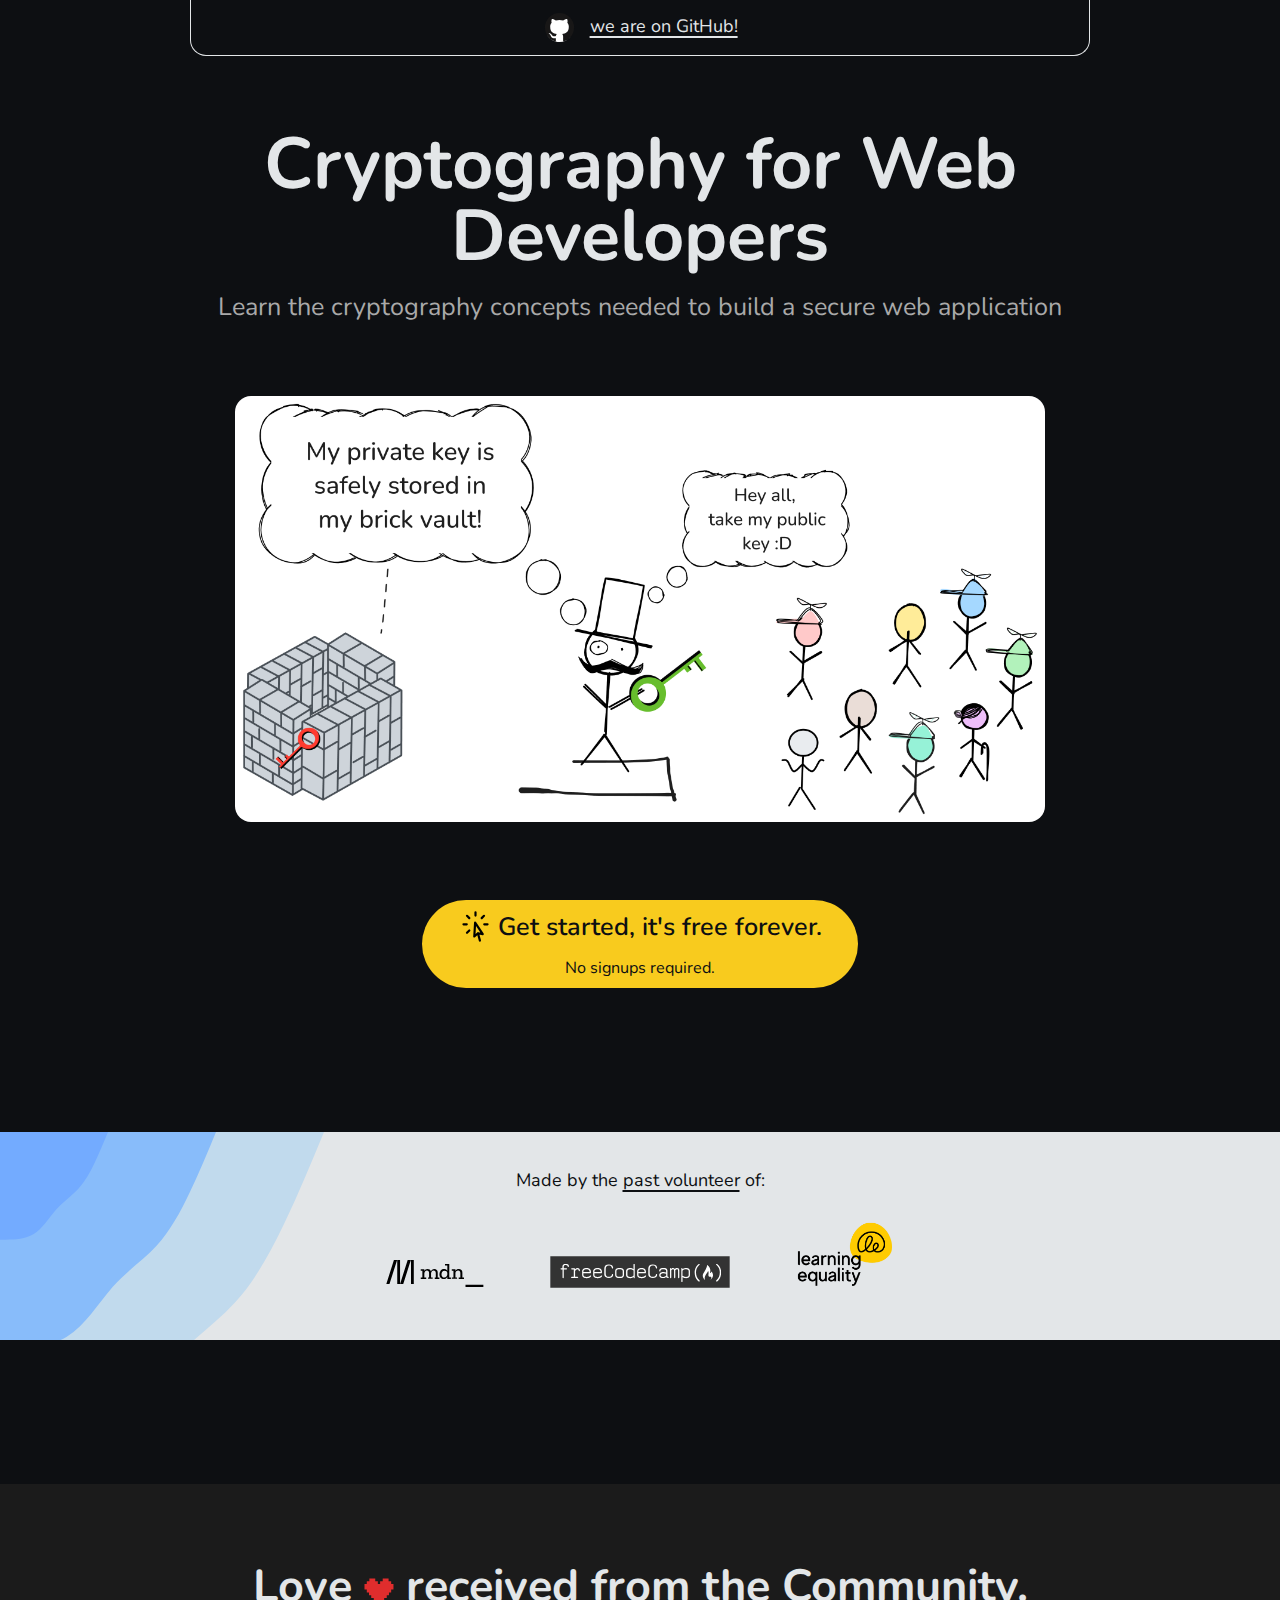
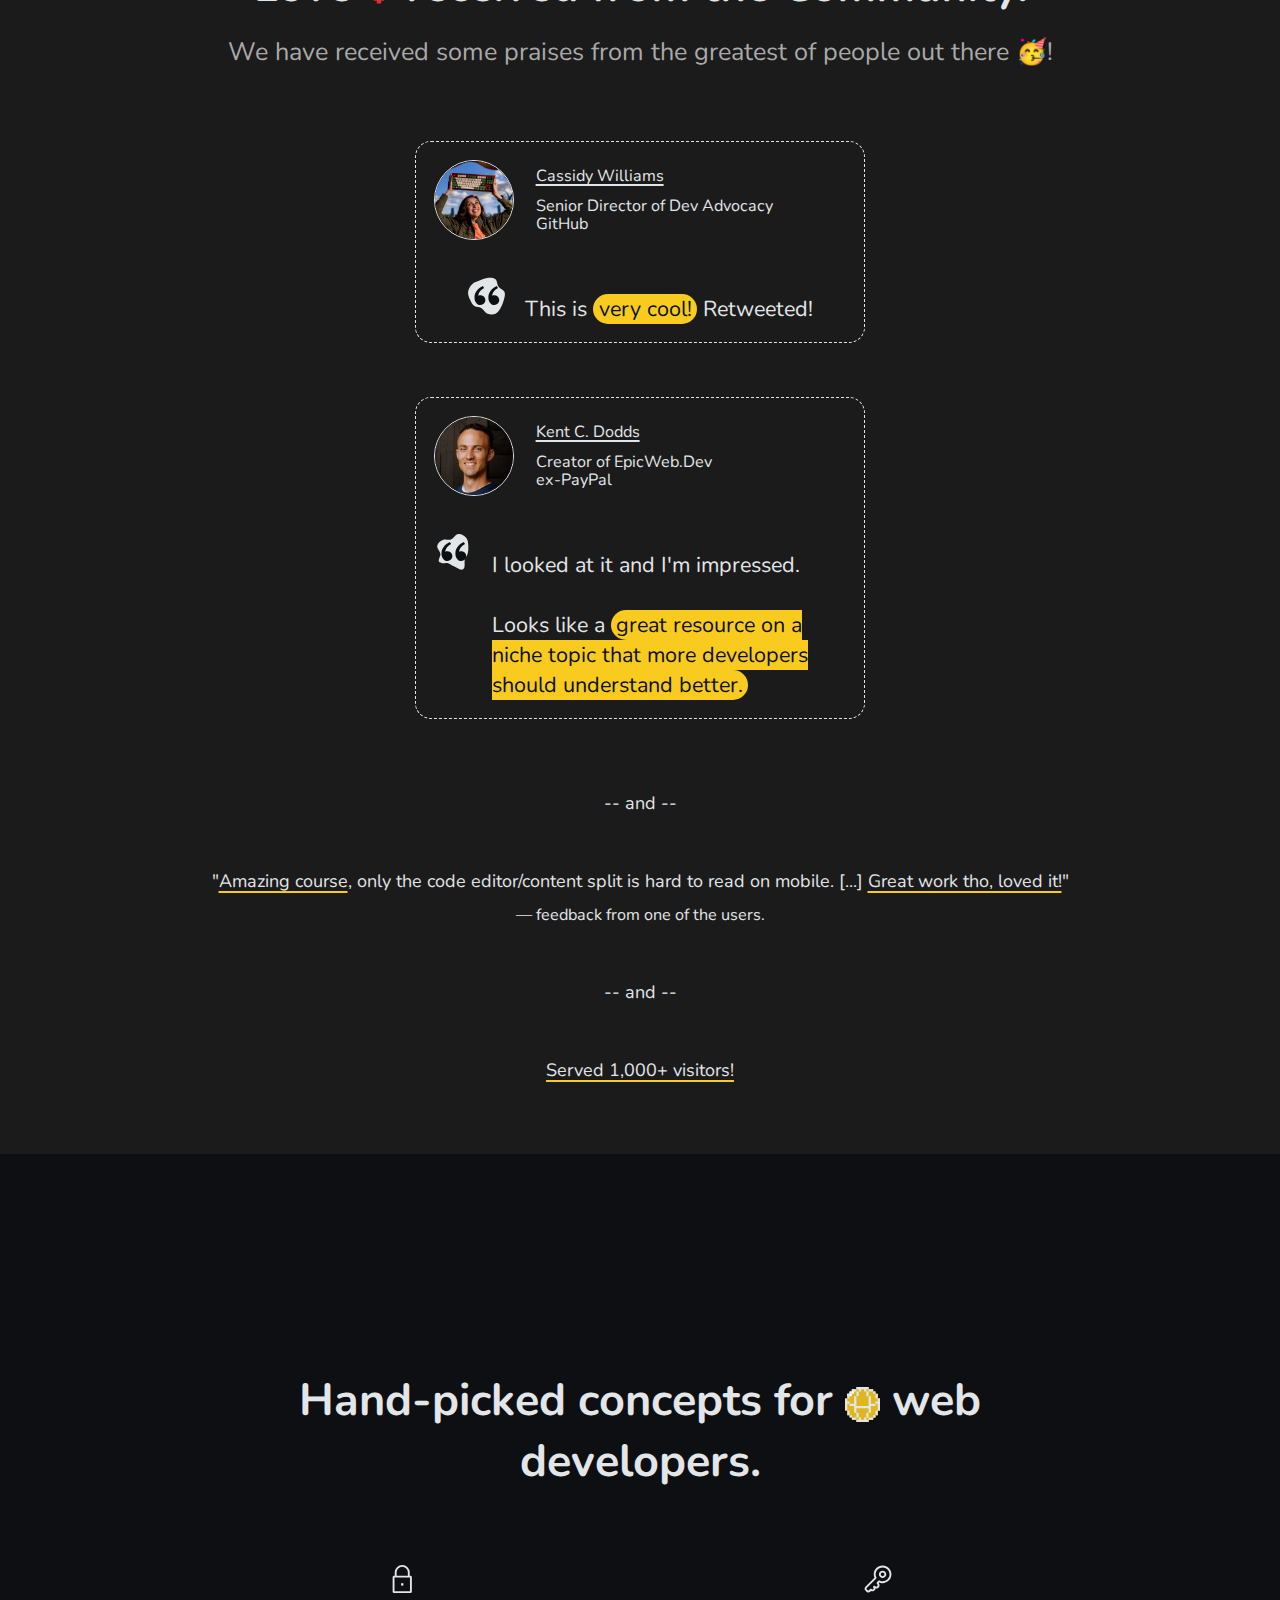
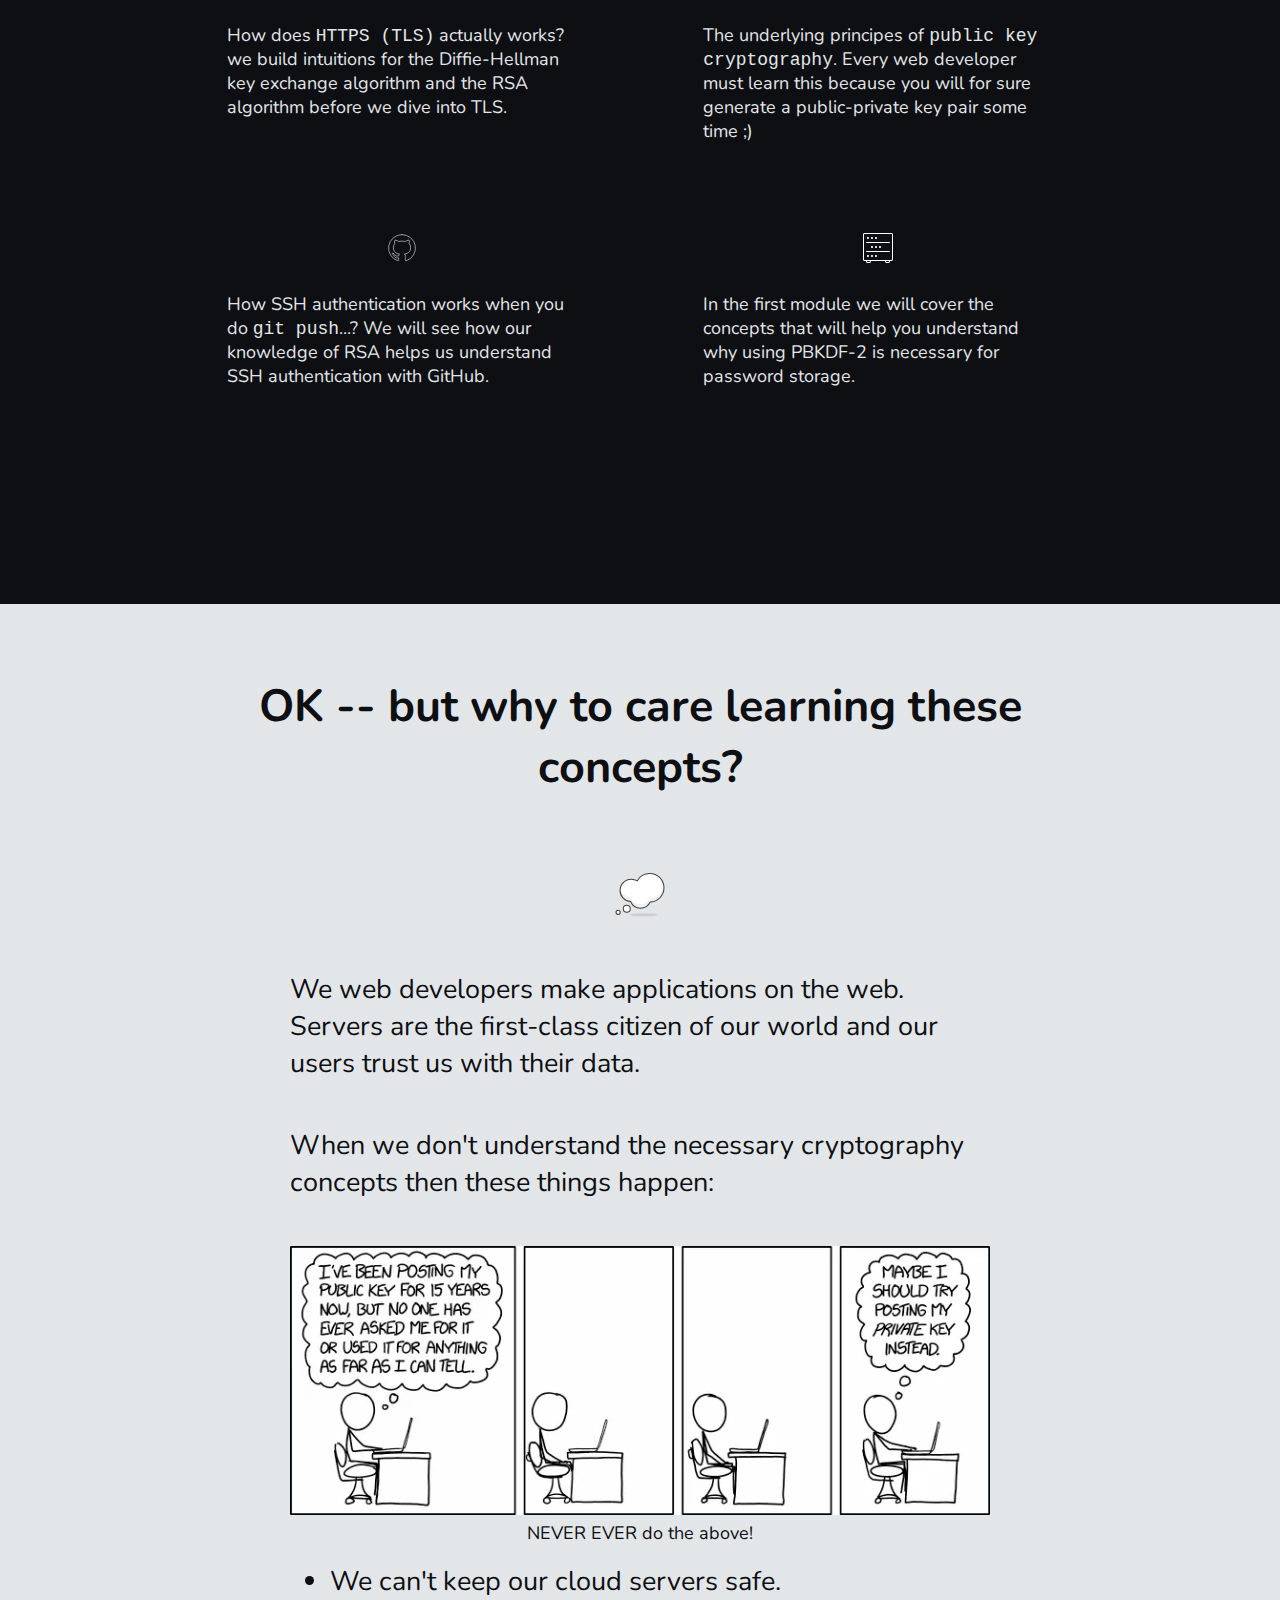
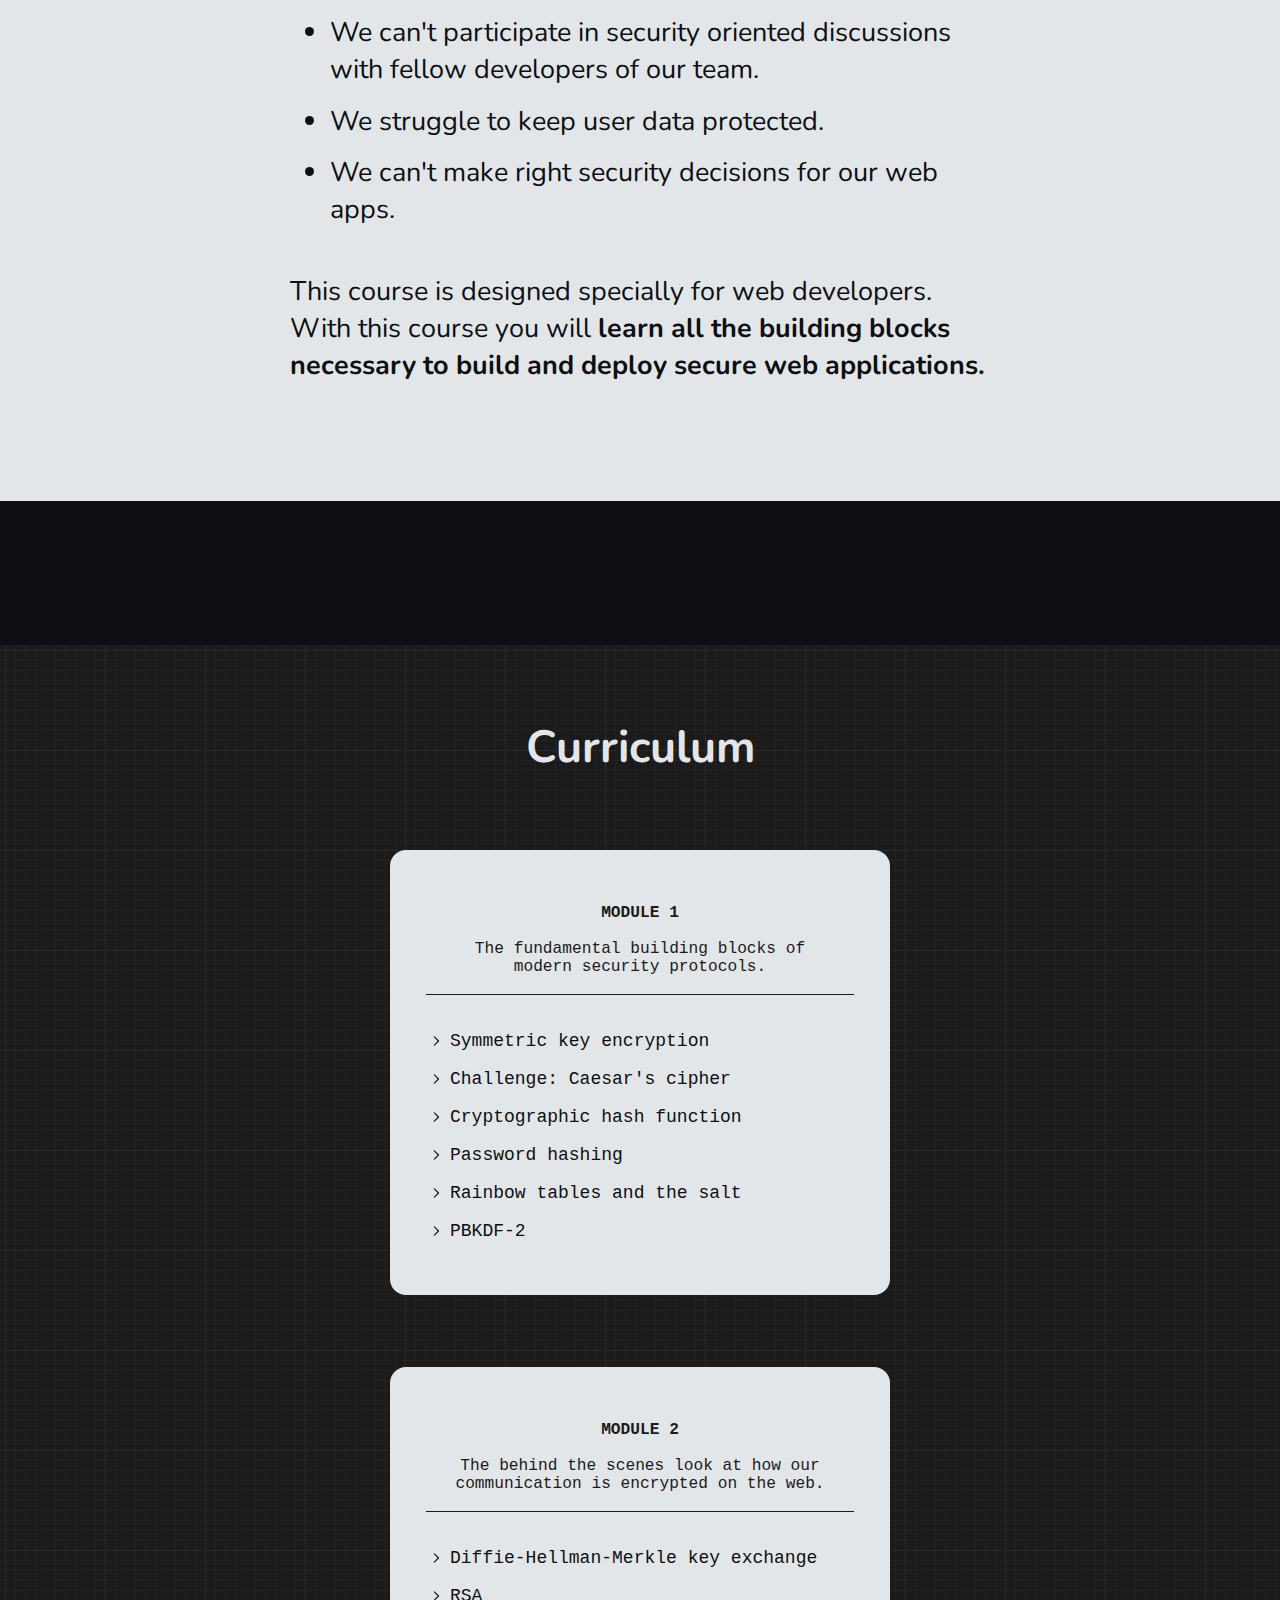
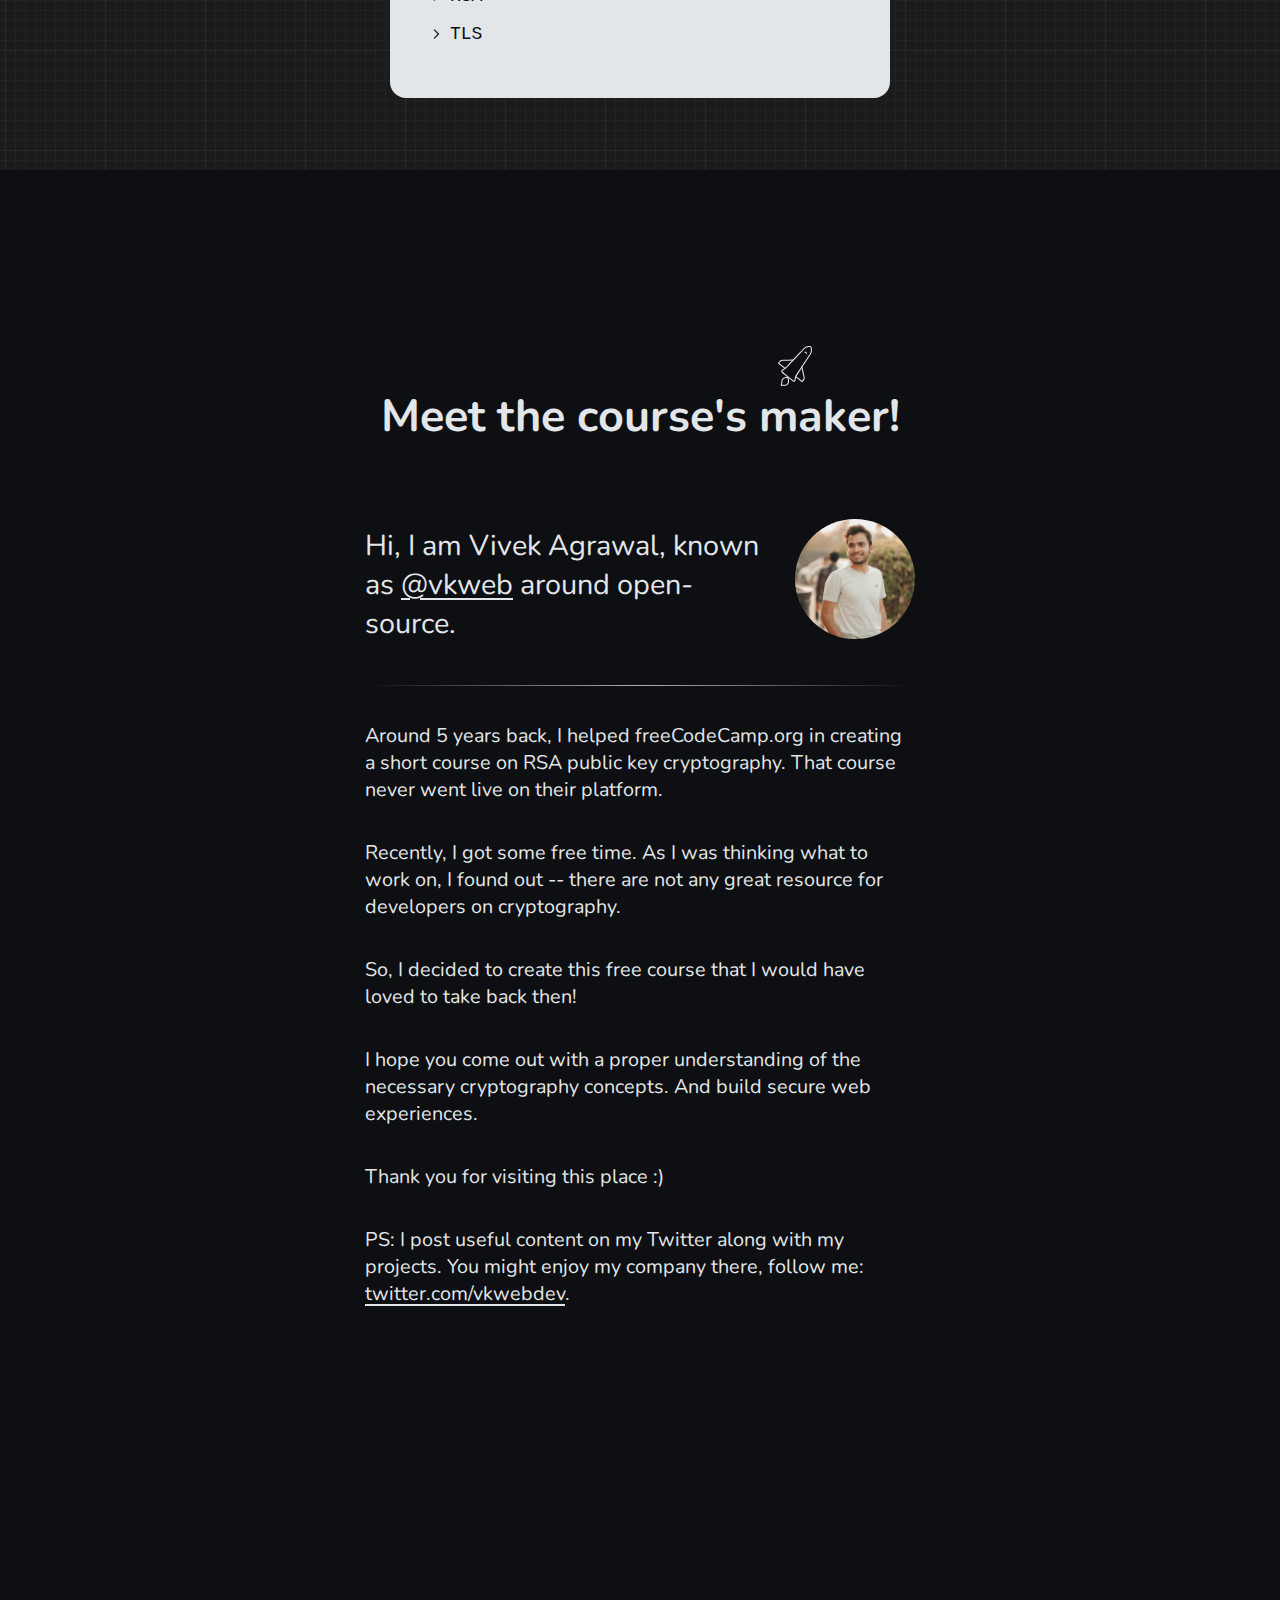
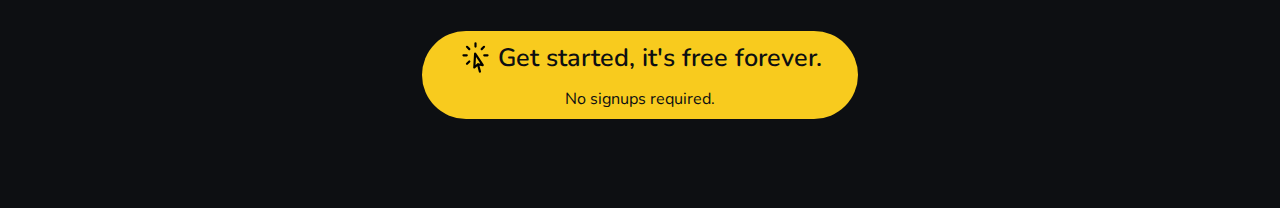
==== index.html @ 5f7f4f9f "Clean up CSS!" ====
<!DOCTYPE html>
<html lang="en">

<head>
    <meta charset="UTF-8">
    <meta name="viewport" content="width=device-width, initial-scale=1.0">
    <title>Cryptography for Developers</title>

    <!-- START: our font: Nunito -->
    <link rel="preconnect" href="https://fonts.googleapis.com">
    <link rel="preconnect" href="https://fonts.gstatic.com" crossorigin>
    <link href="https://fonts.googleapis.com/css2?family=Nunito:ital,wght@0,200..1000;1,200..1000&display=swap"
        rel="stylesheet">
    <!-- END: our font: Nunito -->

    <link rel="stylesheet" href="styles/style.css">
</head>

<body>

    <nav id="navbar" class="center-container">
        <div id="nav-links">
            <a style="padding: 0.5rem;" class="underline-style" target="_blank"
                href="https://github.com/Cryptography-for-Devs/Cryptography-for-Devs.github.io">
                <img style="vertical-align: middle;" src="landing-assets/github-svgrepo-com.svg" width="35px"
                    height="35px" alt="gitHub logo">

                <span style="margin-left: 0.4rem;">we are on GitHub!</span>
            </a>
        </div>
    </nav>

    <main id="landing-hero" class="center-container">
        <div class="heading-and-para">
            <h1>
                Cryptography
                for
                Web Developers
            </h1>

            <p>Learn the cryptography concepts needed to build a secure web application</p>
        </div>

        <div class="img-div" style="text-align: center;">
            <img src="8-rsa/public-private.png" alt="our hero image">
        </div>

        <a href="/" class="primary-btn" style="margin-top: 4rem;">
            <span>
                <img style="vertical-align: bottom;" width="35px" height="35px"
                    src="landing-assets/cursor-arrow-rays.svg" alt="Mouse cursor svg illustration">
                <span class="btn--main-text">
                    Get started, it's free forever.
                </span>
            </span>

            <br>

            <span class="btn--sub-text">No signups required.</span>
        </a>
    </main>

    <section id="past-contributions-container" style="padding-top: 2rem; padding-bottom: 2rem;">
        <div id="past-contributions" class="center-container" style="text-align: center;">
            <p>
                Made by the <a class="light-bg" href="https://github.com/vkweb" target="_blank">past volunteer</a>
                of:
            </p>

            <div id="logos">
                <a target="_blank" href="https://developer.mozilla.org">
                    <img src="landing-assets/mdn-logo.svg" alt="MDN Web Docs logo">
                </a>

                <a target="_blank" href="https://www.freecodecamp.org">
                    <img style="max-width: 200px;" src="landing-assets/fcc-logo.svg" alt="freeCodeCamp.org logo">
                </a>

                <a target="_blank" href="https://learningequality.org">
                    <img src="landing-assets/le-logo.svg" alt="LearningEquality.org logo">
                </a>

            </div>

        </div>
    </section>

    <section id="reviews-section-container">
        <div class="heading-and-para center-container">
            <h2>
                Love <img style="vertical-align: middle;" width="30px" height="30px" src="landing-assets/love-heart.svg"
                    alt="a heart in gamified form"> received from the
                Community.
            </h2>
            <p>We have received some praises from the greatest of people out there 🥳!</p>
        </div>

        <div id="reviews-section" class="center-container">
            <div class="review">
                <div class="person">
                    <img src="landing-assets/cassidy.jpg" alt="cassidy williams picture">

                    <div class="name-and-designation">
                        <p>
                            <a href="https://x.com/cassidoo" class="underline-style" target="_blank">
                                <span>Cassidy Williams</span>
                            </a>
                        </p>
                        <p style="margin-top: 0.7rem;">Senior Director of Dev Advocacy</p>
                        <p>GitHub</p>
                    </div>
                </div>

                <div class="their-words">
                    <img src="landing-assets/double-quotes-cassidy.svg" width="40px" height="40px"
                        alt="double quotes for feedback">

                    <p>This is <span class="highlight-text">very cool!</span> Retweeted!</p>
                </div>
            </div>

            <div class="review">
                <div class="person">
                    <img src="landing-assets/kent.jpg" alt="Kent C. Dodds picture">

                    <div class="name-and-designation">
                        <p><a href="https://x.com/kentcdodds" class="underline-style" target="_blank"><span>Kent C.
                                    Dodds</span></a></p>
                        <p style="margin-top: 0.7rem;">Creator of EpicWeb.Dev</p>
                        <p>ex-PayPal</p>
                    </div>
                </div>

                <div class="their-words">
                    <img src="landing-assets/double-quotes-kent.svg" width="40px" height="40px"
                        alt="double quotes for feedback">

                    <p>I looked at it and I'm impressed. <br>
                        <br>
                        Looks like a <span class="highlight-text">great resource on a niche topic that more
                            developers
                            should understand better.</span>
                    </p>
                </div>
            </div>
        </div>

        <div class="center-container">
            <p style="text-align: center; margin-top: 4rem;">-- and --</p>

            <p style="text-align: center; margin-top: 3rem;">
                "<span class="span-highlight">Amazing course</span>, only the code editor/content split is hard to read
                on mobile. [...] <span class="span-highlight">Great work tho,
                    loved it!</span>"
                <br>
                <span style="display:inline-block;margin-top: 0.6rem; font-size: 0.9rem;">— feedback from one of the
                    users.</span>
            </p>

            <p style="text-align: center; margin-top: 3rem;">-- and --</p>

            <p style="text-align: center; margin-top: 3rem;">
                <span class="span-highlight">Served 1,000+ visitors!</span>
            </p>

        </div>
    </section>

    <section class="center-container">
        <div class="heading-and-para">
            <h2>
                Hand-picked concepts for
                <img src="landing-assets/web-svg.svg" width="35px" height="35px" style="vertical-align: middle;"
                    alt="a web svg">
                web developers.
            </h2>
        </div>

        <div id="major-learnings">

            <div>
                <img src="landing-assets/https-svg.svg" alt="a lock illustration" width="30px" height="30px">
                <p>How does <code>HTTPS (TLS)</code> actually works? we build intuitions for the Diffie-Hellman key
                    exchange
                    algorithm and the RSA algorithm before we dive into TLS.</p>
            </div>

            <div>
                <img src="landing-assets/key-for-homepage.svg" alt="a key representing public key" width="30px"
                    height="30px">
                <p>The underlying principes of <code>public key cryptography</code>. Every web developer must learn this
                    because you will for sure generate a public-private key pair some time ;)</p>
            </div>

            <div>
                <img src="landing-assets/github-icon-new.svg" alt="github logo" width="30px" height="30px">
                <p>How SSH authentication works when you do <code>git push</code>...? We will see how our knowledge of
                    RSA
                    helps us understand SSH authentication with GitHub.</p>
            </div>

            <div>
                <img src="landing-assets/db-only.svg" alt="database illustration" width="30px" height="30px">
                <p>In the first module we will cover the concepts that
                    will help you understand why using PBKDF-2 is necessary for password storage.</p>
            </div>

        </div>
    </section>

    <section id="why-container">
        <div class="heading-and-para center-container">
            <h2>
                OK -- but why to care learning these concepts?
            </h2>
        </div>

        <div id="why" class="center-container">

            <div id="paras">
                <div style="text-align: center;">
                    <img src="landing-assets/thinking.svg" width="50px" height="50px"
                        alt="a cloud representing some thought">
                </div>

                <p>
                    We web developers make applications on the web. Servers are the
                    first-class citizen of our world and our users trust us with their data.
                </p>

                <p>When we don't understand the necessary cryptography concepts then these things happen:</p>

                <div style="text-align: center; margin-bottom: 1rem;">
                    <figure>
                        <img style="max-width: 100%;" src="landing-assets/xkcd.webp"
                            alt="XKCD comic illustrating a character thinking to reveal his computer's private key">
                        <figcaption>NEVER EVER do the above!</figcaption>
                    </figure>
                </div>

                <ul>
                    <li>We can't keep our cloud servers safe.</li>
                    <li>We can't participate in security oriented discussions with fellow developers of our team.</li>
                    <li>We struggle to keep user data protected.</li>
                    <li>We can't make right security decisions for our web apps.</li>
                </ul>

                <p>
                    This course is designed specially for web developers. With this course
                    you
                    will <strong>learn all the building blocks necessary to build and deploy secure web
                        applications.</strong>
                </p>
            </div>

        </div>
    </section>

    <section id="curriculum-top-container">
        <div class="heading-and-para center-container">
            <h2>
                Curriculum
            </h2>
        </div>


        <div id="curriculum" class="center-container">
            <div class="module">
                <p>
                    <strong>MODULE 1</strong>

                    <br><br>

                    The fundamental building blocks of modern security protocols.
                </p>

                <ul>
                    <li>
                        <img width="20px" height="20px" style="vertical-align: middle;"
                            src="landing-assets/right-arrow-8bit.svg" alt="right arrow">
                        <span>Symmetric key encryption</span>
                    </li>
                    <li>
                        <img width="20px" height="20px" style="vertical-align: middle;"
                            src="landing-assets/right-arrow-8bit.svg" alt="right arrow">
                        <span>Challenge: Caesar's cipher</span>
                    </li>
                    <li>
                        <img width="20px" height="20px" style="vertical-align: middle;"
                            src="landing-assets/right-arrow-8bit.svg" alt="right arrow">
                        <span>Cryptographic hash function</span>
                    </li>
                    <li>
                        <img width="20px" height="20px" style="vertical-align: middle;"
                            src="landing-assets/right-arrow-8bit.svg" alt="right arrow">
                        <span>Password hashing</span>
                    </li>
                    <li>
                        <img width="20px" height="20px" style="vertical-align: middle;"
                            src="landing-assets/right-arrow-8bit.svg" alt="right arrow">
                        <span>Rainbow tables and the salt</span>
                    </li>
                    <li>
                        <img width="20px" height="20px" style="vertical-align: middle;"
                            src="landing-assets/right-arrow-8bit.svg" alt="right arrow">
                        <span>PBKDF-2</span>
                    </li>
                </ul>

            </div>



            <div class="module" style="margin-top: 4rem;">
                <p>
                    <strong>MODULE 2</strong>

                    <br><br>

                    The behind the scenes look at how our communication is encrypted on the web.
                </p>

                <ul>
                    <li>
                        <img width="20px" height="20px" style="vertical-align: middle;"
                            src="landing-assets/right-arrow-8bit.svg" alt="right arrow">
                        <span>Diffie-Hellman-Merkle key exchange</span>
                    </li>
                    <li>
                        <img width="20px" height="20px" style="vertical-align: middle;"
                            src="landing-assets/right-arrow-8bit.svg" alt="right arrow">
                        <span>RSA</span>
                    </li>
                    <li>
                        <img width="20px" height="20px" style="vertical-align: middle;"
                            src="landing-assets/right-arrow-8bit.svg" alt="right arrow">
                        <span>TLS</span>
                    </li>
                </ul>
            </div>

        </div>
    </section>

    <section>
        <div id="heading-of-course-maker" class="heading-and-para center-container">
            <h2>
                <img id="handcraft-svg" width="40px" height="40px" src="landing-assets/undraw_rocket.svg"
                    alt="a hand drawn rocket illustration">
                Meet the course's maker!
            </h2>
        </div>

        <div id="who-is-behind" class="center-container">
            <div id="intro">
                <p>Hi, I am Vivek Agrawal, known as <a class="underline-style" href="https://github.com/vkweb"
                        target="_blank"><span>@vkweb</span></a> around
                    open-source.</p>
                <div>
                    <img src="landing-assets/vk-nice.png" alt="Vivek Agrawal's photo">
                </div>
            </div>

            <hr style="margin-top: 2rem; margin-bottom: 2rem;">

            <div id="story">
                <p>
                    Around 5 years back, I helped freeCodeCamp.org in creating a short course on RSA public key
                    cryptography. That course never went live on their platform.
                </p>

                <p>Recently, I got some free time. As I was thinking what to work on, I found out -- there are not any
                    great
                    resource for developers on cryptography.</p>

                <p>
                    So, I decided to create this free course that I would have loved to take back then!
                </p>

                <p>
                    I hope you come out with a proper understanding of the necessary cryptography concepts. And build
                    secure
                    web experiences.
                </p>

                <p>Thank you for visiting this place :)</p>

                <p>PS: I post useful content on my Twitter along with my projects. You might enjoy my company there,
                    follow
                    me: <a class="underline-style" href="https://twitter.com/vkwebdev"
                        target="_blank"><span>twitter.com/vkwebdev</span></a>.
                </p>
            </div>
        </div>
    </section>

    <section class="center-container">
        <div style="text-align: center;">
            <a href="/" class="primary-btn">
                <span>
                    <img style="vertical-align: bottom;" width="35px" height="35px"
                        src="landing-assets/cursor-arrow-rays.svg" alt="Mouse cursor svg illustration">
                    <span class="btn--main-text">
                        Get started, it's free forever.
                    </span>
                </span>

                <br>

                <span class="btn--sub-text">No signups required.</span>
            </a>
        </div>
    </section>
</body>

</html>
---- styles/style.css ----
:root {
  --dark-black-color: #0d0f12;
  --light-black-color: #1b1b1b;

  --white-color: #e3e6e8;
  --grey-color: #a9a9a9;

  --yellow-color: #f8cb1e;

  --font-family: "Nunito", system-ui;
  --border-radius: 16px;
}

/* Josh CSS Reset Start */
/* 1. Use a more-intuitive box-sizing model */
*,
*::before,
*::after {
  box-sizing: border-box;
}
/* 2. Remove default margin */
* {
  margin: 0;
}
/* Josh CSS Reset End */

html {
  font-size: 18px;
  background-color: var(--dark-black-color);
  color: var(--white-color);
  font-family: var(--font-family);
}

@media (max-width: 768px) {
  html {
    font-size: 16px;
  }
}

.center-container {
  max-width: 900px;
  width: 90vw;
  margin-left: auto;
  margin-right: auto;
}

section {
  margin-top: 8rem;
  padding-top: 4rem;
  padding-bottom: 4rem;
}

main {
  margin-top: 4rem;
}

/* Navigation section START */
#navbar {
  padding: 10px 20px;
  border-bottom: 1px solid var(--white-color);
  border-left: 1px solid var(--white-color);
  border-right: 1px solid var(--white-color);
  border-bottom-left-radius: var(--border-radius);
  border-bottom-right-radius: var(--border-radius);
}

#navbar #nav-links {
  width: fit-content;
  margin-left: auto;
  margin-right: auto;
}

a.underline-style {
  padding-top: 0.1rem;
  padding-bottom: 0.1rem;
  color: var(--white-color);
  text-decoration: none;
  transition: 0.05s;
}

a.underline-style > span {
  text-decoration: underline;
  text-decoration-color: var(--white-color);
  text-decoration-thickness: 2px;
  text-underline-offset: 4px;
}

a.underline-style:hover {
  background-color: var(--white-color);
  color: var(--dark-black-color);
}

a.underline-style:hover > span {
  text-decoration: underline;
  text-decoration-color: var(--dark-black-color);
  text-decoration-thickness: 2px;
  text-underline-offset: 4px;
}

a.light-bg {
  padding-top: 0.1rem;
  padding-bottom: 0.1rem;
  color: var(--dark-black-color);
  text-decoration: underline;
  text-decoration-color: var(--dark-black-color);
  text-decoration-thickness: 2px;
  text-underline-offset: 4px;
}

a.light-bg:hover {
  background-color: var(--dark-black-color);
  color: var(--white-color);
  text-decoration: underline;
  text-decoration-color: var(--white-color);
  text-decoration-thickness: 2px;
  text-underline-offset: 4px;
}

/* Navigation section END */

/* Landing hero START */
#landing-hero {
  display: flex;
  flex-direction: column;
  align-items: center;
}

.heading-and-para {
  margin-bottom: 4rem;
}

.heading-and-para h1,
.heading-and-para h2,
.heading-and-para p {
  text-align: center;
}

.heading-and-para h1 {
  font-size: 4rem;
  line-height: 1;
}

.heading-and-para h2 {
  font-size: 2.5rem;
}

.heading-and-para p {
  font-size: 1.4rem;
  color: var(--grey-color);
  margin-top: 1rem;
}

#landing-hero .img-div > img {
  border-radius: var(--border-radius);
  max-width: 90%;
}

.primary-btn {
  text-decoration: none;
  display: inline-block;
  background-color: var(--yellow-color);
  color: var(--dark-black-color);
  padding: 0.5rem 2rem;
  border: none;
  border-radius: 64px;
  cursor: pointer;
  text-align: center;
}

.primary-btn span {
  display: inline-block;
}

.primary-btn .btn--main-text {
  position: relative;
  font-size: 1.4rem;
  font-weight: 600;
}

.primary-btn .btn--sub-text {
  font-size: 0.9rem;
  margin-top: 0.7rem;
}

/* primary-btn hover animation */
.primary-btn .btn--main-text::after {
  content: "";
  position: absolute;
  left: 0;
  bottom: 0;
  width: 0;
  height: 3px;
  background-color: var(--dark-black-color);
  transition: width 0.3s ease;
}

.primary-btn:hover .btn--main-text::after {
  width: 100%;
}

#past-contributions-container {
  background-image: url(../landing-assets/stacked-waves-haikei.svg);
  background-repeat: no-repeat;
  background-size: cover;
}

#past-contributions {
  margin-left: auto;
  margin-right: auto;
}

#past-contributions > p {
  text-align: center;
  color: var(--dark-black-color);
}

#past-contributions #logos {
  margin-top: 1rem;
  display: flex;
  align-items: baseline;
  justify-content: center;
  gap: 2.5rem;
  flex-wrap: wrap;
}

#past-contributions #logos img {
  max-width: 120px;
}

/* Landing hero END */

/* Reviews section START */

#reviews-section-container {
  background-color: var(--light-black-color);
}

#reviews-section {
  display: flex;
  flex-wrap: wrap;
  justify-content: space-evenly;
  gap: 3rem;
}

.review {
  max-width: 450px;
  width: 80vw;
  height: fit-content;
  border-radius: var(--border-radius);
  border: 1px dashed var(--white-color);
  padding: 1rem;
}

.review > .person {
  display: flex;
  align-items: center;
  gap: 1.2rem;
}

.review > .person > .name-and-designation {
  line-height: 1.1;
  font-size: 0.9rem;
}

.review > .person img {
  max-width: 80px;
  border-radius: 100%;
  border: 1px solid var(--white-color);
}

.review .their-words {
  margin-top: 2rem;
  display: flex;
  justify-content: center;
  align-items: first baseline;
  gap: 1rem;
}

.review .their-words > p {
  font-size: 1.2rem;
}

.highlight-text {
  border-radius: var(--border-radius);
  padding-left: 0.3rem;
  padding-right: 0.3rem;
  color: var(--dark-black-color);
  background-color: var(--yellow-color);
}

.span-highlight {
  text-decoration: underline;
  text-decoration-color: var(--yellow-color);
  text-decoration-thickness: 2px;
  text-underline-offset: 4px;
}
/* Reviews section END */

/* Major learnings START */
#major-learnings {
  display: flex;
  justify-content: space-evenly;
  flex-wrap: wrap;
  gap: 5rem;
}

#major-learnings div {
  flex-basis: 350px;
}

#major-learnings div img {
  display: block;
  margin: 0 auto;
}

#major-learnings div p {
  margin-top: 1.6rem;
}
/* Major learnings END */

/* Why START */
#why-container {
  background-color: var(--white-color);
  color: var(--dark-black-color);
}

#why #paras {
  margin: 0 auto;
  width: 90vw;
  max-width: 700px;
}

#why #paras > p {
  margin-top: 2.5rem;
  margin-bottom: 2.5rem;
  font-size: 1.5rem;
}

#why #paras > ul {
  font-size: 1.5rem;
}

#why #paras > ul > li {
  margin-bottom: 0.8rem;
}

/* Why END */

/* Curriculum START */
#curriculum-top-container {
  background-color: var(--light-black-color);
  background-image: url("data:image/svg+xml,%3Csvg xmlns='http://www.w3.org/2000/svg' width='100' height='100' viewBox='0 0 100 100'%3E%3Cg fill-rule='evenodd'%3E%3Cg fill='%23e3e6e8' fill-opacity='0.07'%3E%3Cpath opacity='.5' d='M96 [base64] 0v-9h-9v9h9zm-10 0v-9h-9v9h9zm-10 0v-9h-9v9h9zm-10 0v-9h-9v9h9zm-10 0v-9h-9v9h9zm-10 0v-9h-9v9h9zm-10 0v-9h-9v9h9zm-10 0v-9h-9v9h9zm-9-10h9v-9h-9v9zm10 0h9v-9h-9v9zm10 0h9v-9h-9v9zm10 0h9v-9h-9v9zm10 0h9v-9h-9v9zm10 0h9v-9h-9v9zm10 0h9v-9h-9v9zm10 0h9v-9h-9v9zm9-10v-9h-9v9h9zm-10 0v-9h-9v9h9zm-10 0v-9h-9v9h9zm-10 0v-9h-9v9h9zm-10 0v-9h-9v9h9zm-10 0v-9h-9v9h9zm-10 0v-9h-9v9h9zm-10 0v-9h-9v9h9zm-9-10h9v-9h-9v9zm10 0h9v-9h-9v9zm10 0h9v-9h-9v9zm10 0h9v-9h-9v9zm10 0h9v-9h-9v9zm10 0h9v-9h-9v9zm10 0h9v-9h-9v9zm10 0h9v-9h-9v9zm9-10v-9h-9v9h9zm-10 0v-9h-9v9h9zm-10 0v-9h-9v9h9zm-10 0v-9h-9v9h9zm-10 0v-9h-9v9h9zm-10 0v-9h-9v9h9zm-10 0v-9h-9v9h9zm-10 0v-9h-9v9h9zm-9-10h9v-9h-9v9zm10 0h9v-9h-9v9zm10 0h9v-9h-9v9zm10 0h9v-9h-9v9zm10 0h9v-9h-9v9zm10 0h9v-9h-9v9zm10 0h9v-9h-9v9zm10 0h9v-9h-9v9zm9-10v-9h-9v9h9zm-10 0v-9h-9v9h9zm-10 0v-9h-9v9h9zm-10 0v-9h-9v9h9zm-10 0v-9h-9v9h9zm-10 0v-9h-9v9h9zm-10 0v-9h-9v9h9zm-10 0v-9h-9v9h9zm-9-10h9v-9h-9v9zm10 0h9v-9h-9v9zm10 0h9v-9h-9v9zm10 0h9v-9h-9v9zm10 0h9v-9h-9v9zm10 0h9v-9h-9v9zm10 0h9v-9h-9v9zm10 0h9v-9h-9v9z'/%3E%3Cpath d='M6 5V0H5v5H0v1h5v94h1V6h94V5H6z'/%3E%3C/g%3E%3C/g%3E%3C/svg%3E");
}

#curriculum .module {
  font-family: monospace;
  max-width: 500px;
  width: 80vw;
  margin: 0 auto;
  background-color: var(--white-color);
  color: var(--dark-black-color);
  border-radius: var(--border-radius);
  padding: 2rem;
}

#curriculum .module > p {
  text-align: center;
  color: var(--light-black-color);
  border-bottom: 1px solid var(--light-black-color);
  margin-bottom: 2rem;
  padding: 1rem;
  font-size: 0.9rem;
}

#curriculum .module > ul {
  list-style: none;
  padding: 0;
}

#curriculum .module > ul li {
  display: flex;
  gap: 4px;
  margin-bottom: 1rem;
}
/* Curriculum END */

/* Who and why START */
#heading-of-course-maker h2 {
  position: relative;
}

#handcraft-svg {
  position: absolute;
  bottom: 100%;
  left: 65%;
}

#who-is-behind {
  max-width: 550px;
  width: 90vw;
}

#who-is-behind hr {
  border: 0;
  height: 1px;
  background-image: linear-gradient(
    to right,
    rgba(227, 230, 232, 0),
    rgba(227, 230, 232, 0.75),
    rgba(227, 230, 232, 0)
  );
}

#who-is-behind #intro {
  display: flex;
  gap: 1rem;
  align-items: center;
  font-size: 1.6rem;
}

#who-is-behind #intro img {
  max-width: 120px;
  border-radius: 100%;
}

#who-is-behind #story {
  font-size: 1.1rem;
}

#who-is-behind #story p {
  margin-bottom: 2rem;
}
/* Who and why END */
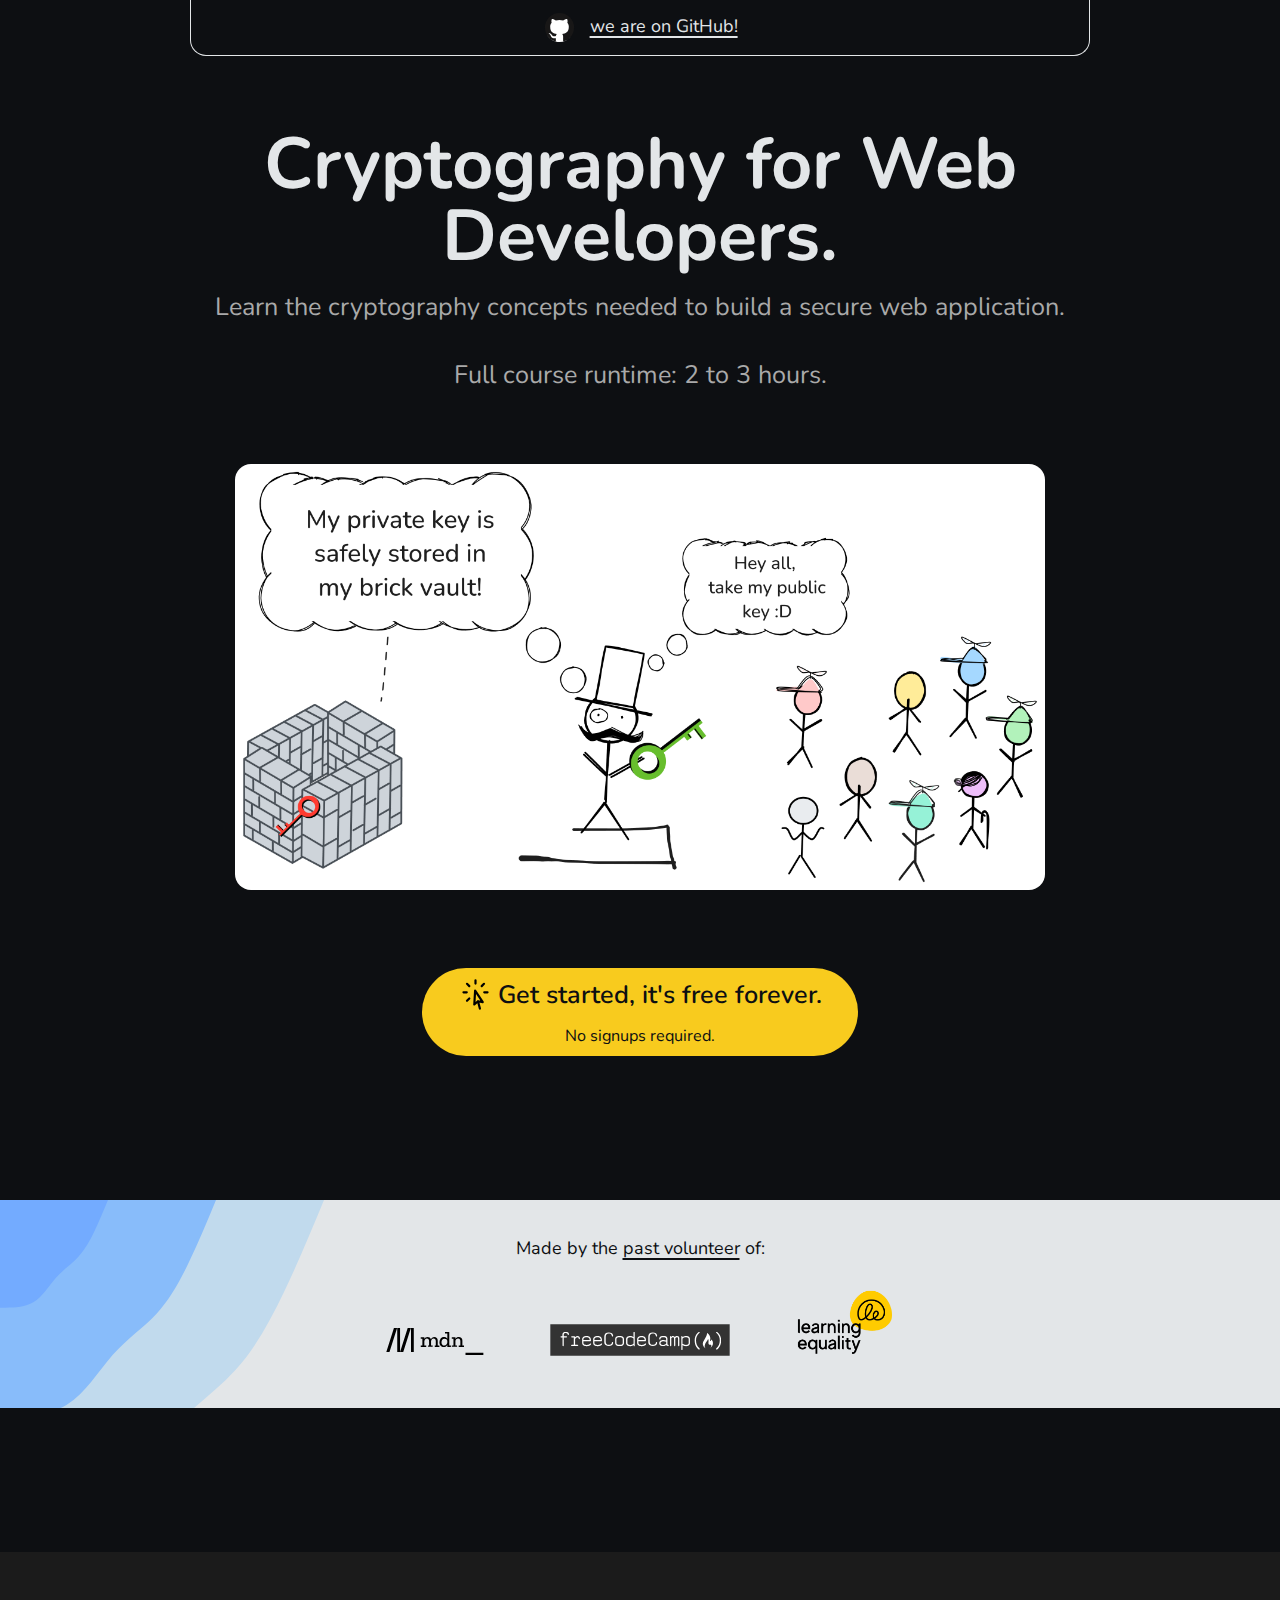
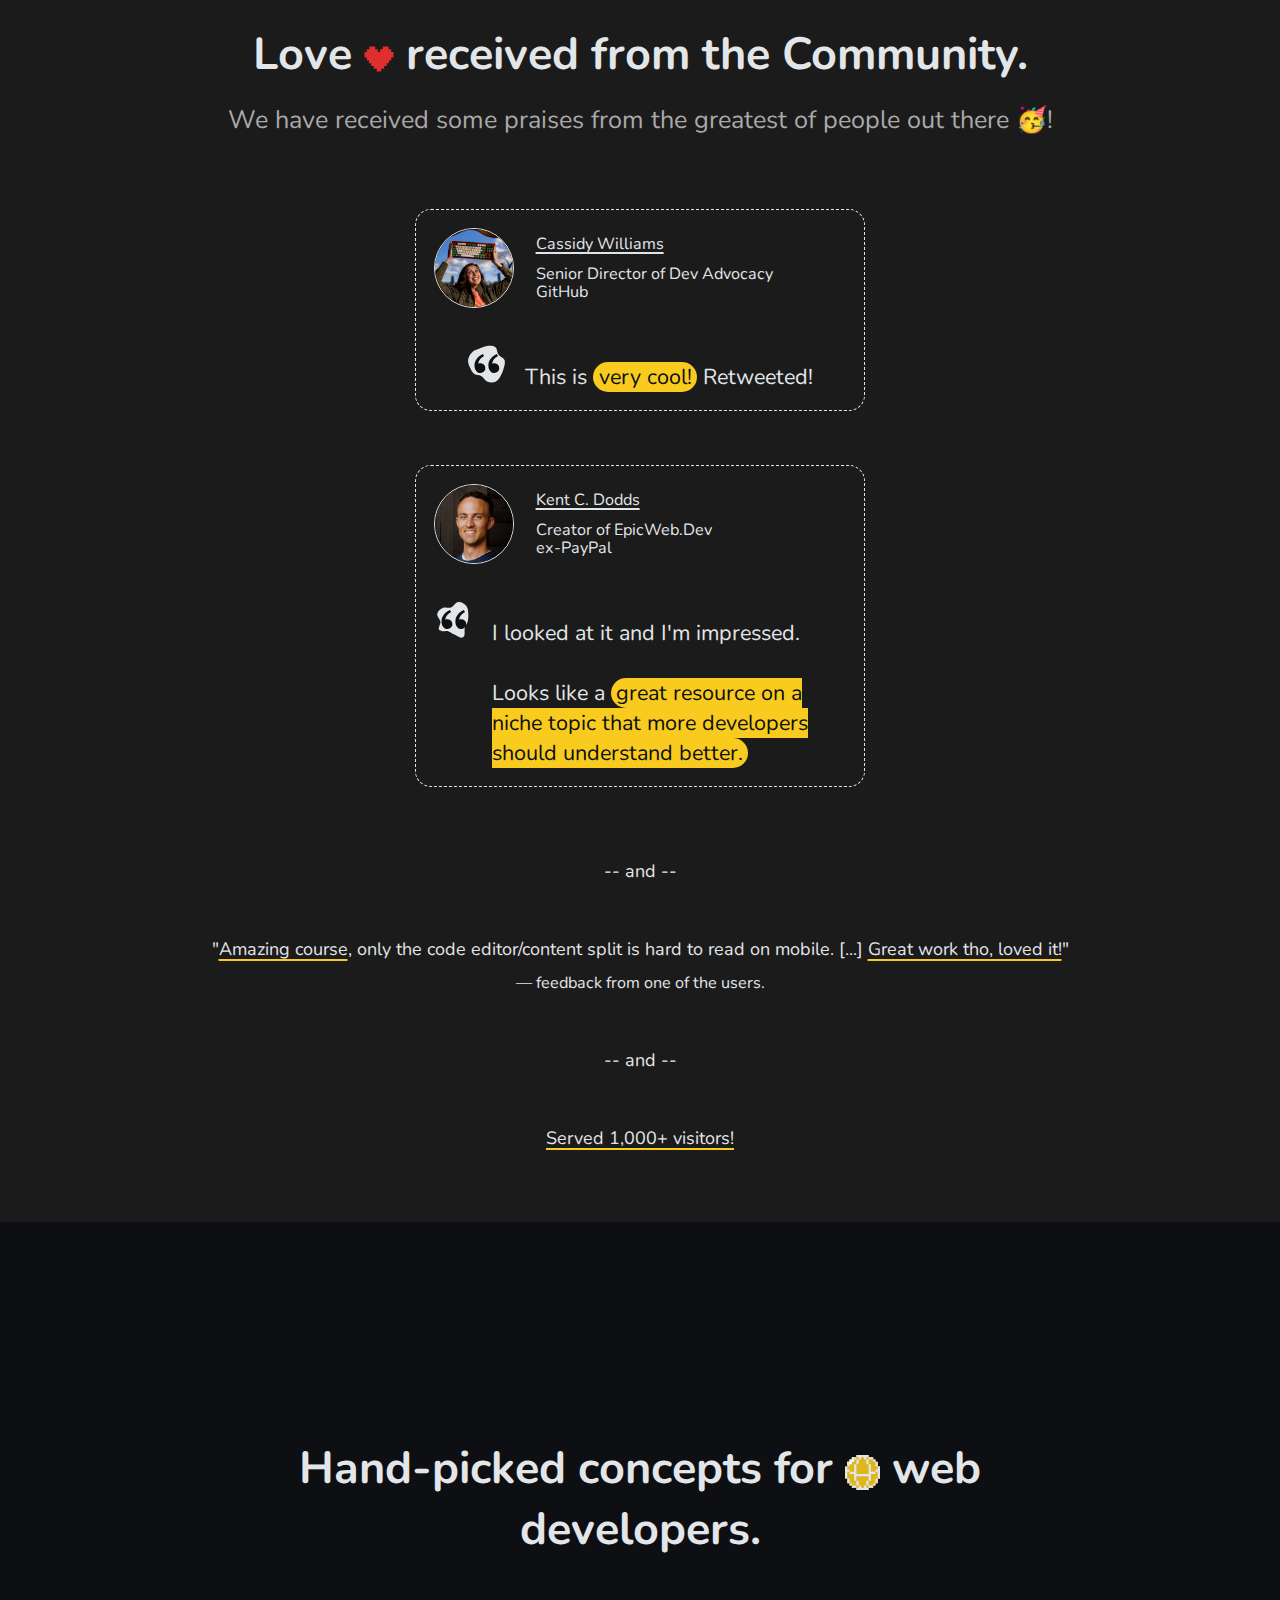
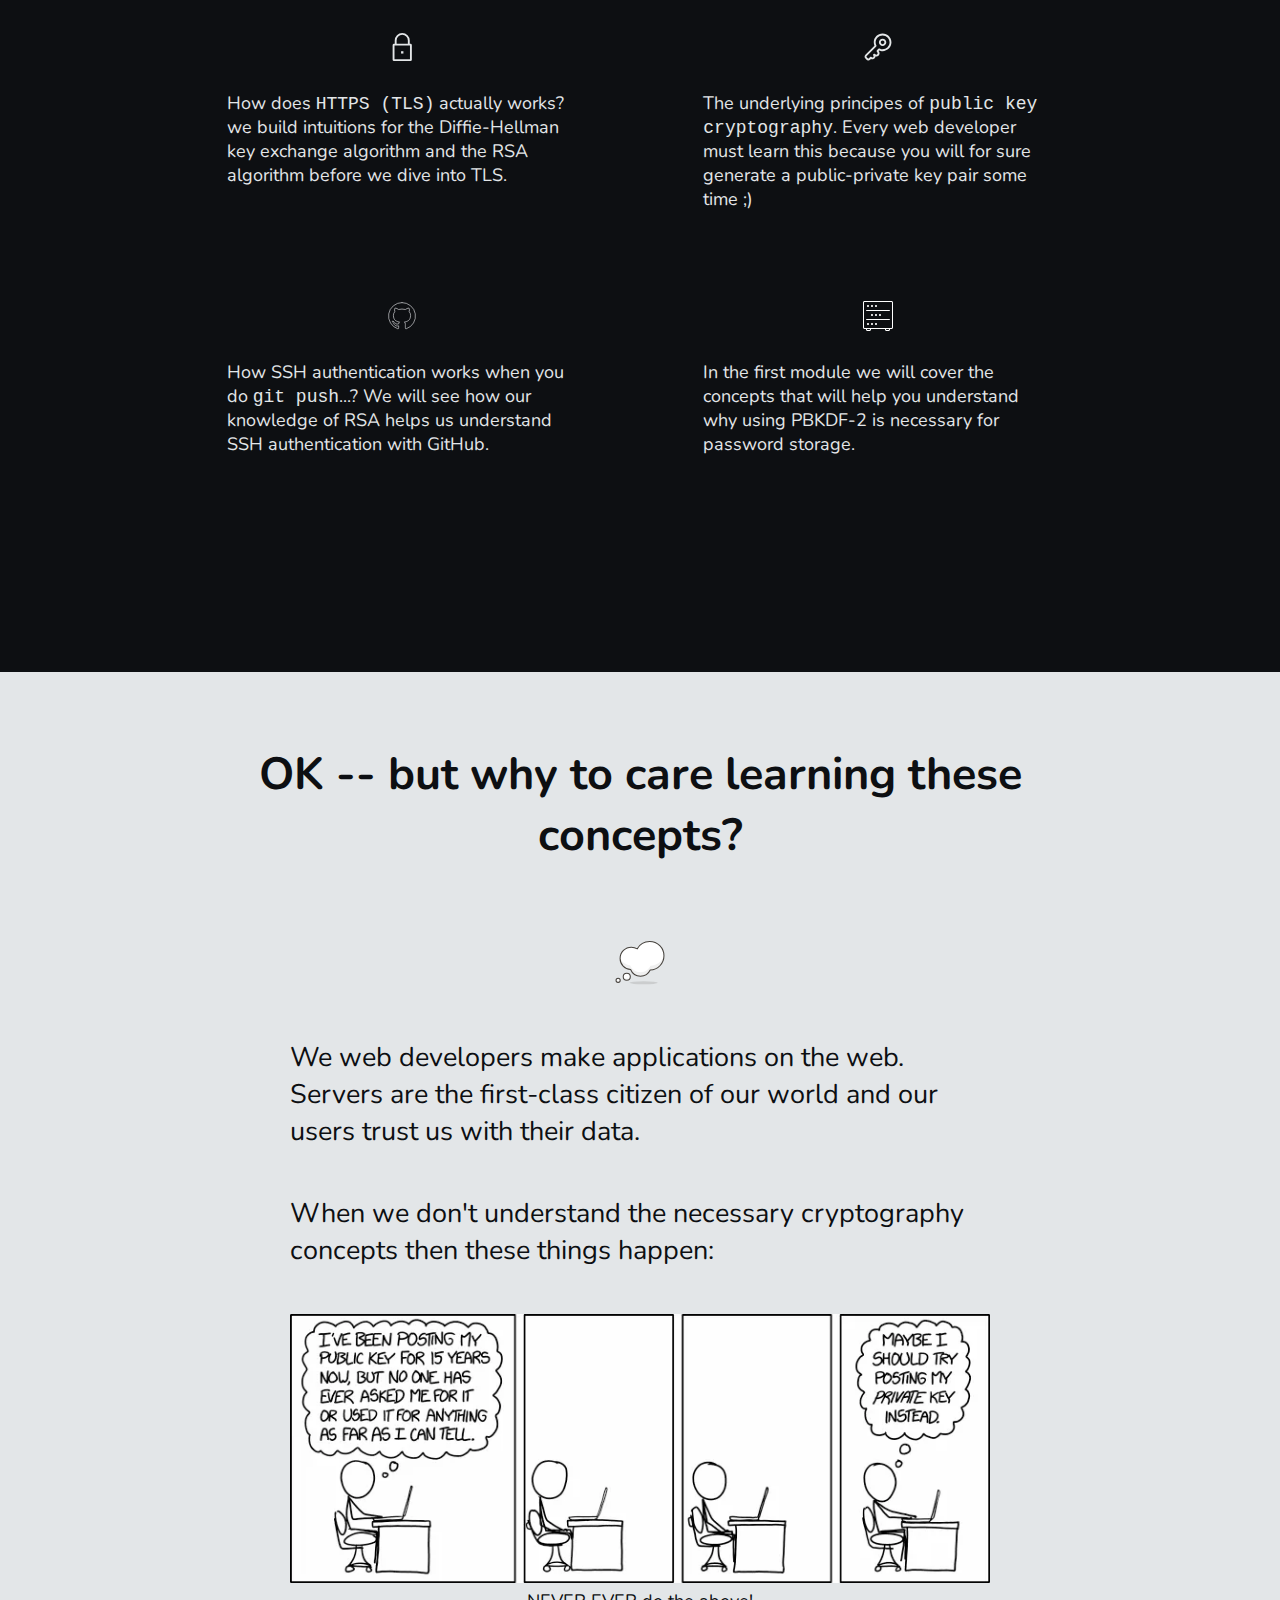
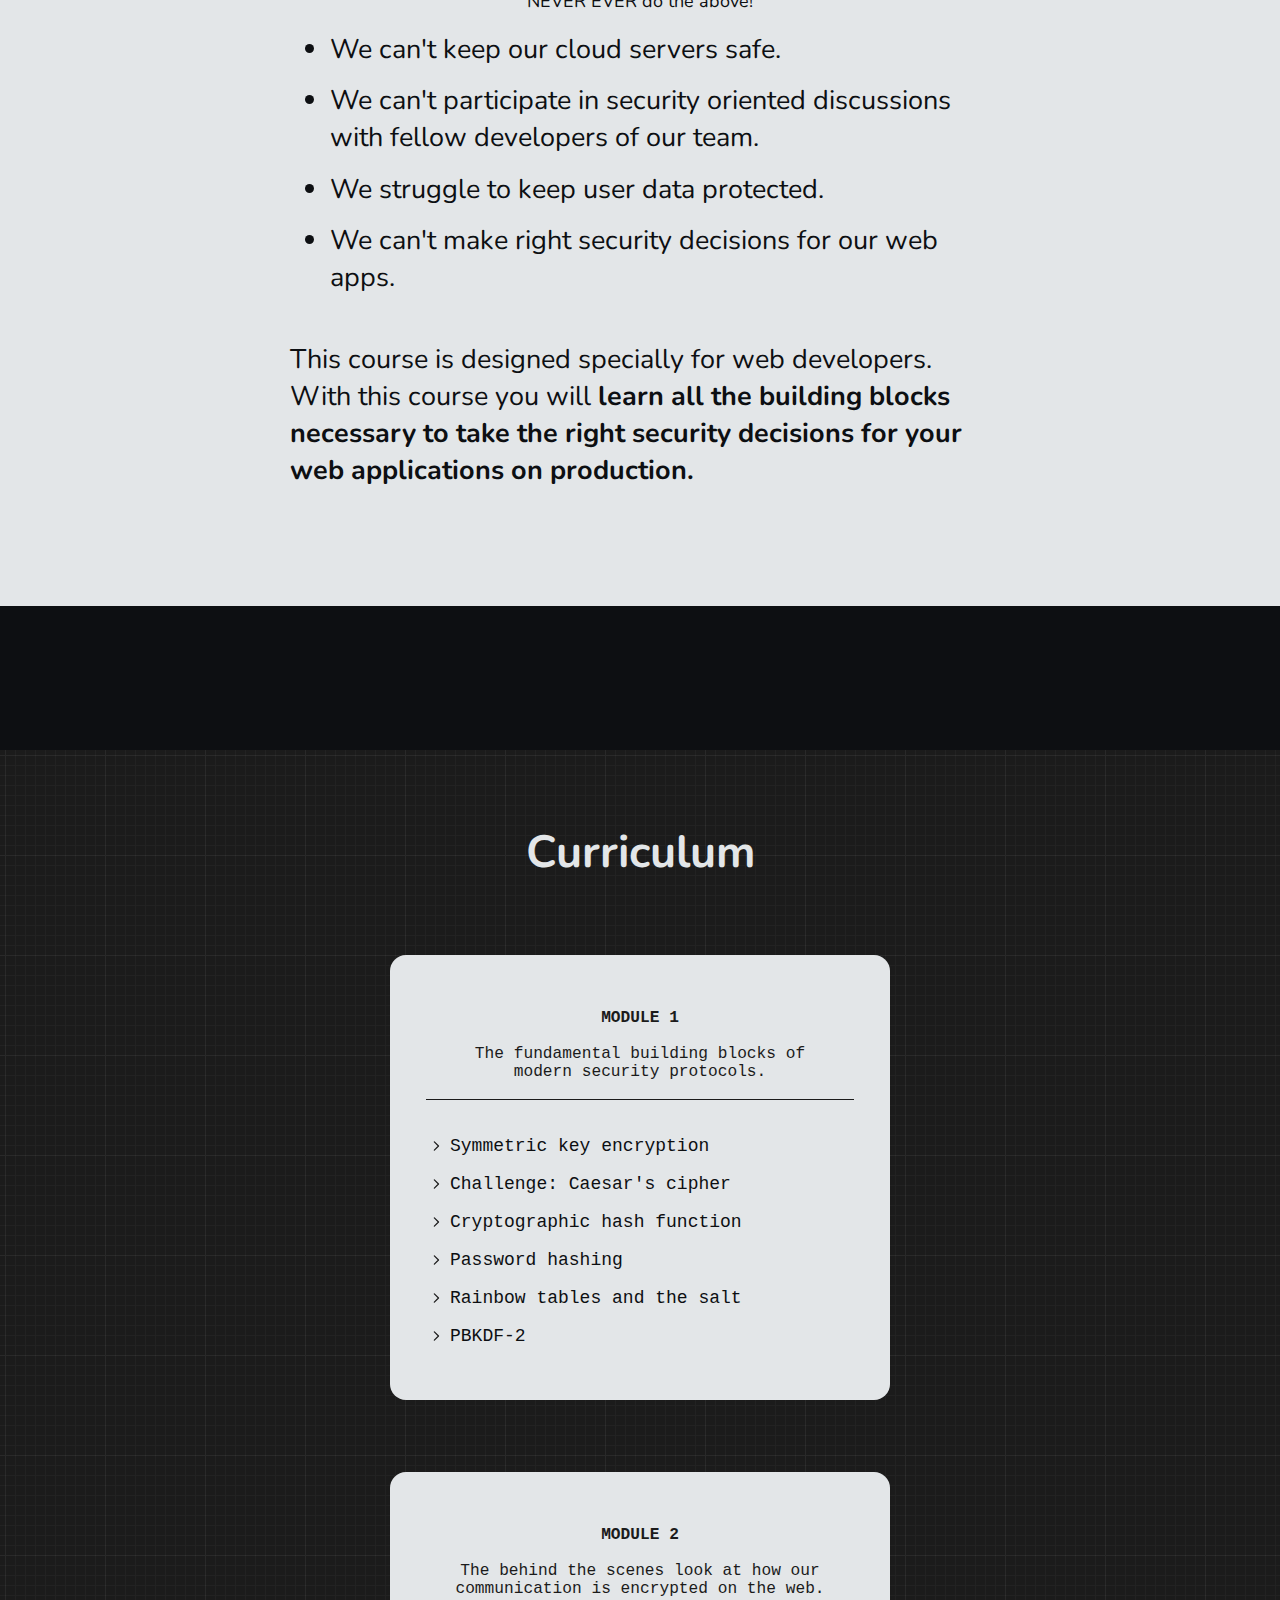
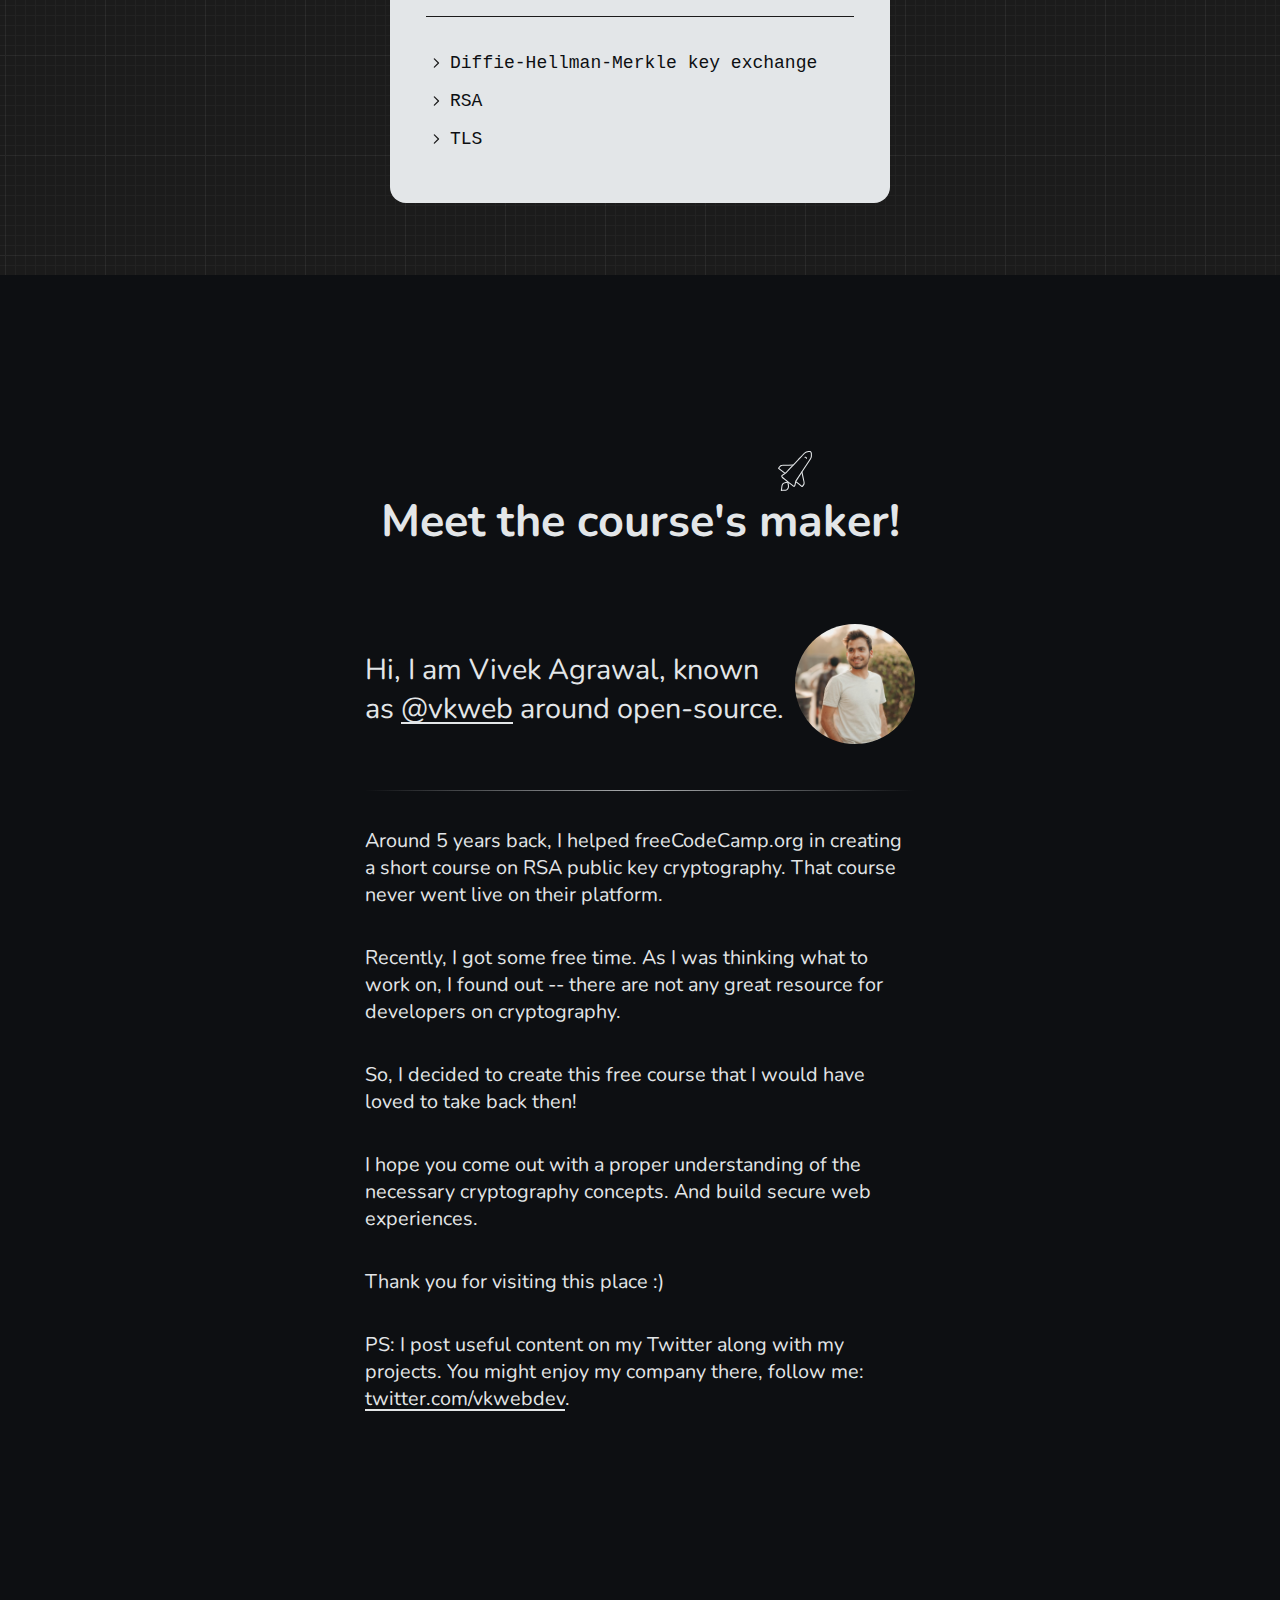
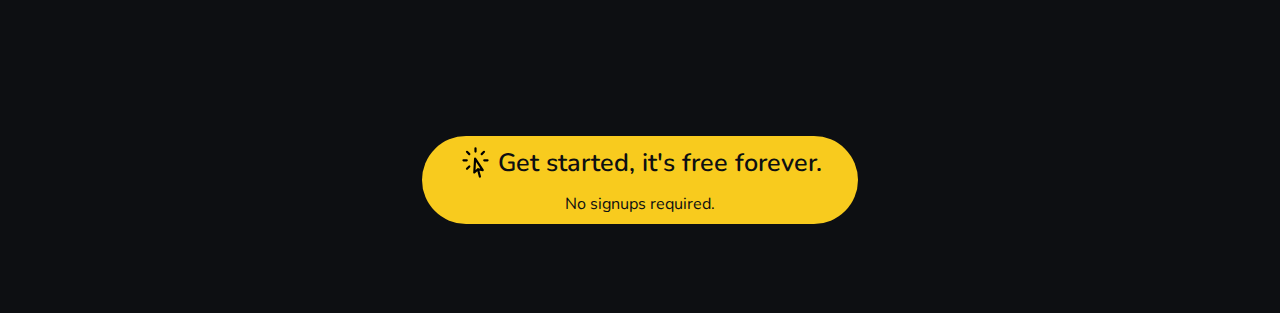
==== commit 7ece7c1a: "Clean up CSS!" ====
--- a/index.html
+++ b/index.html
@@ -35,10 +35,15 @@
             <h1>
                 Cryptography
                 for
-                Web Developers
+                Web Developers.
             </h1>
 
-            <p>Learn the cryptography concepts needed to build a secure web application</p>
+            <p>
+                Learn the cryptography concepts needed to build a secure web application.
+                <br><br>
+                Full course runtime: 2 to 3 hours.
+
+            </p>
         </div>
 
         <div class="img-div" style="text-align: center;">
@@ -248,8 +253,9 @@
                 <p>
                     This course is designed specially for web developers. With this course
                     you
-                    will <strong>learn all the building blocks necessary to build and deploy secure web
-                        applications.</strong>
+                    will <strong>learn all the building blocks necessary to take the right security decisions for your
+                        web
+                        applications on production.</strong>
                 </p>
             </div>
 
--- a/styles/style.css
+++ b/styles/style.css
@@ -413,7 +413,7 @@
 
 #who-is-behind #intro {
   display: flex;
-  gap: 1rem;
+  gap: 8px;
   align-items: center;
   font-size: 1.6rem;
 }
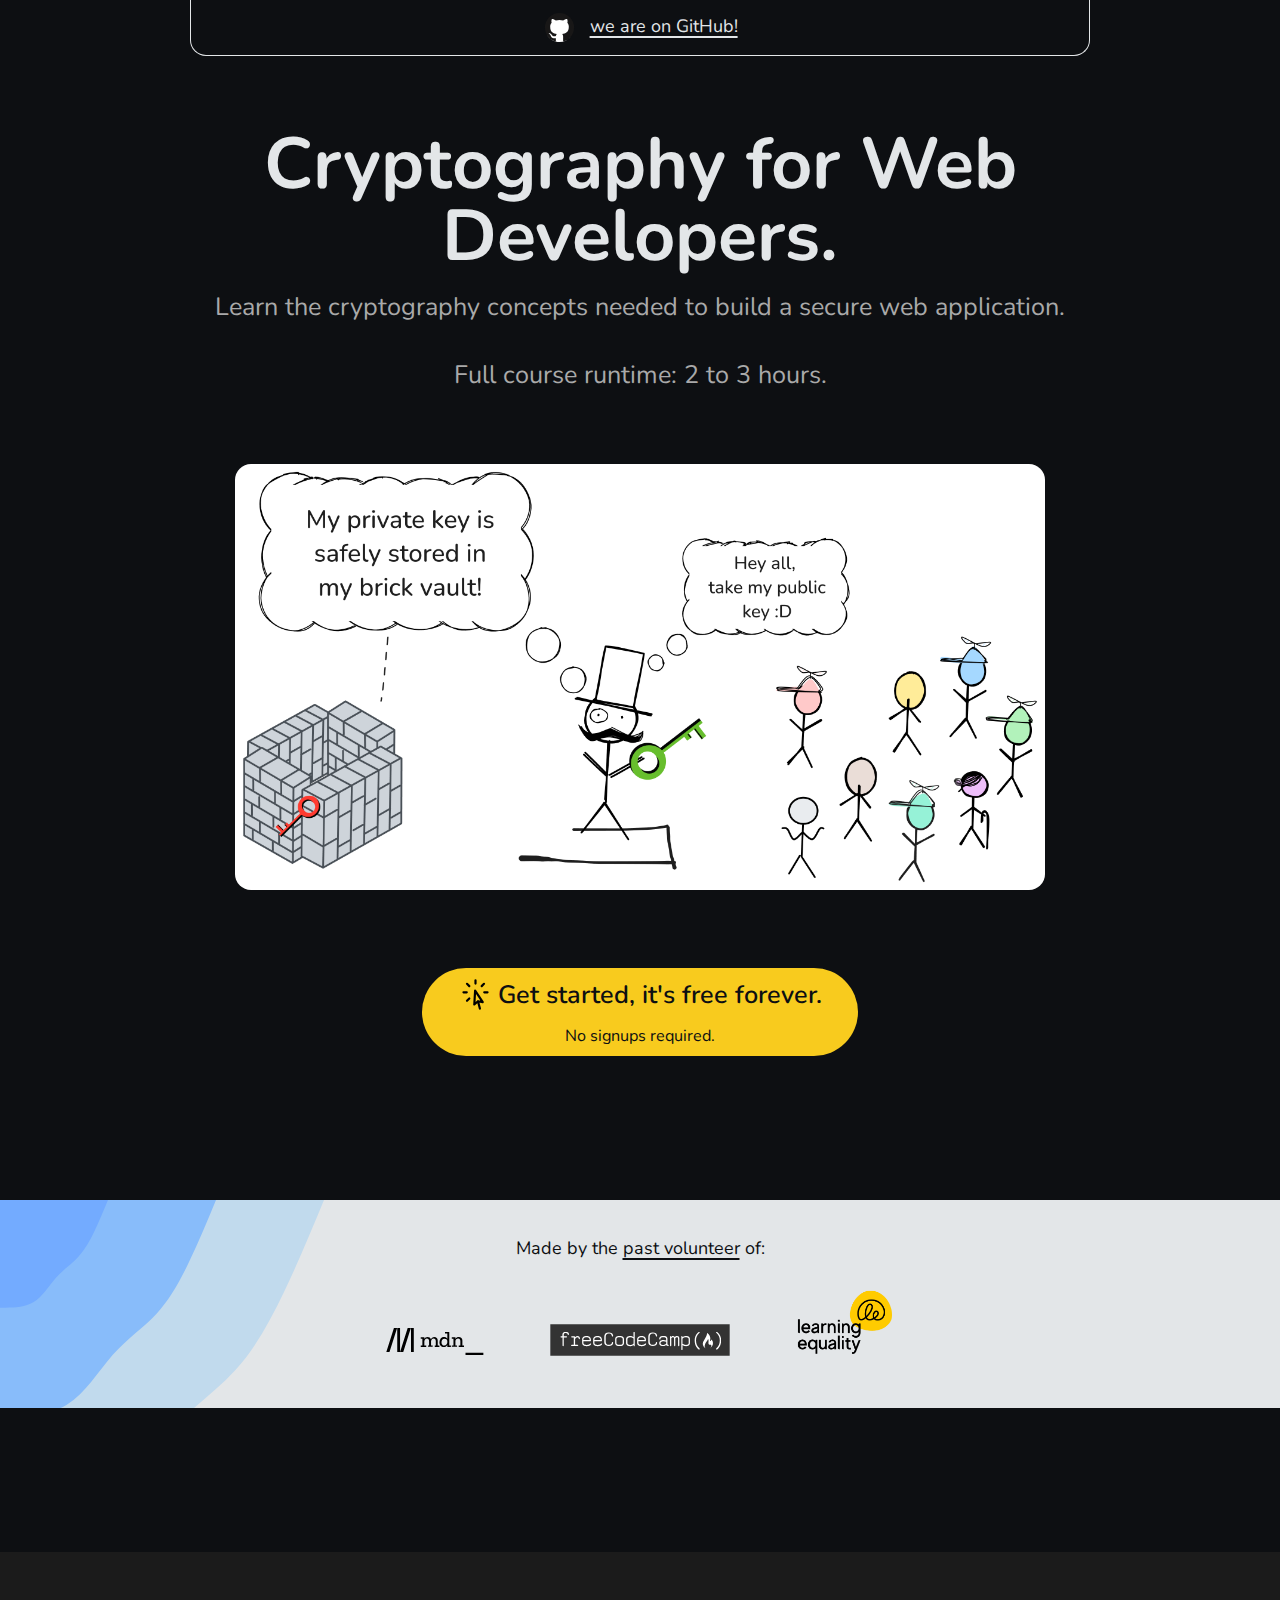
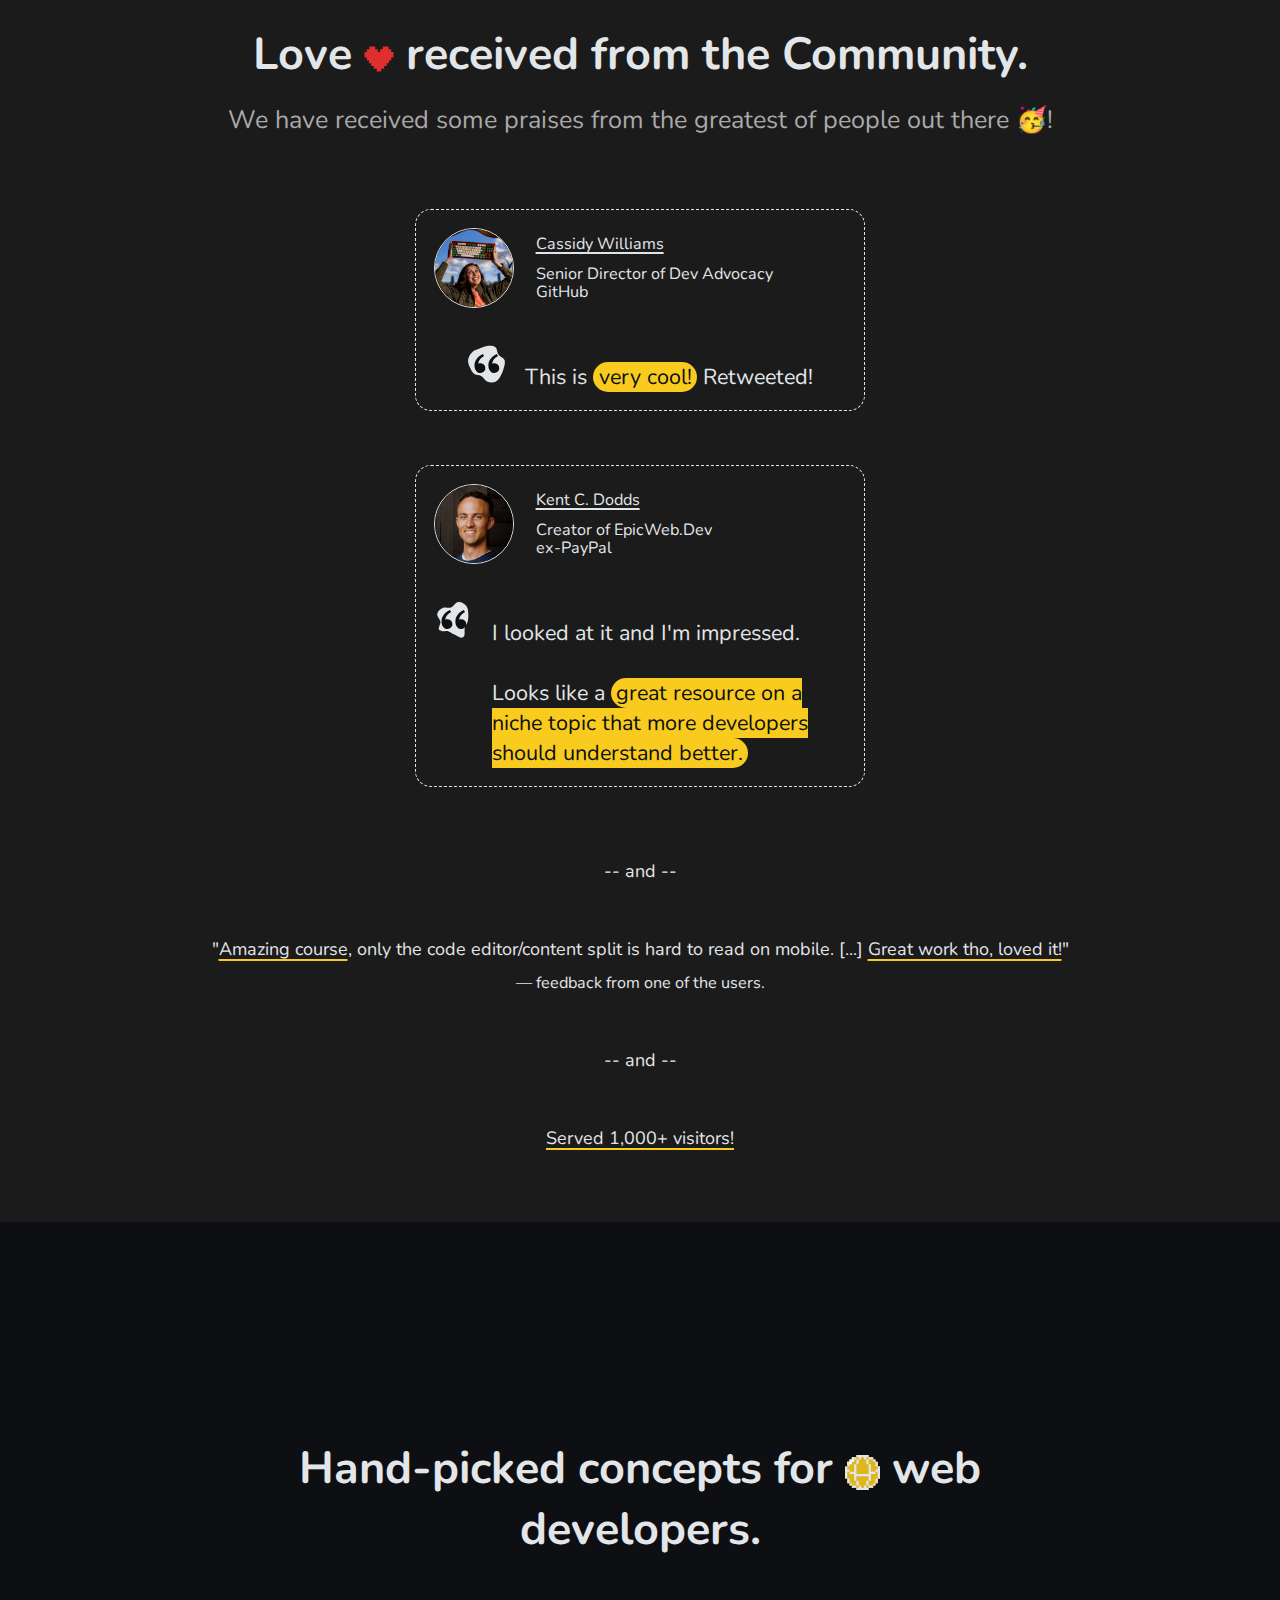
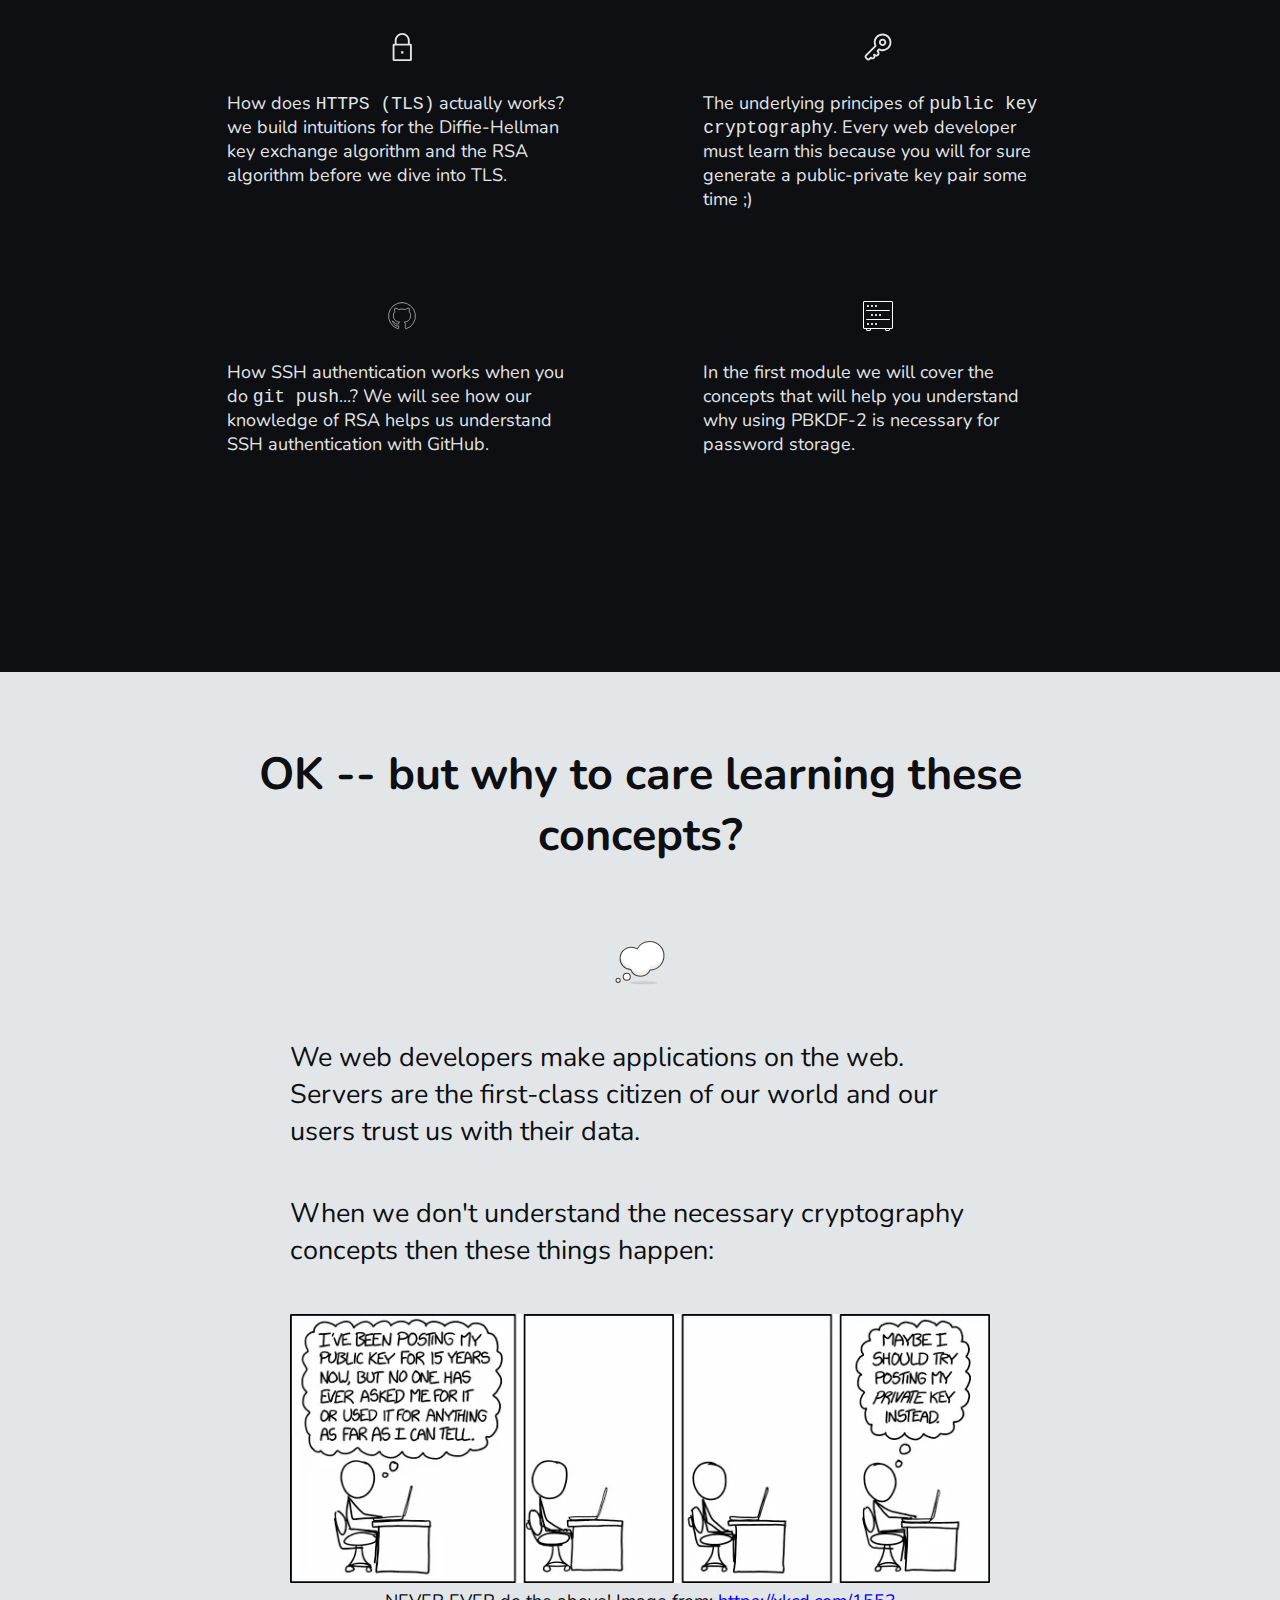
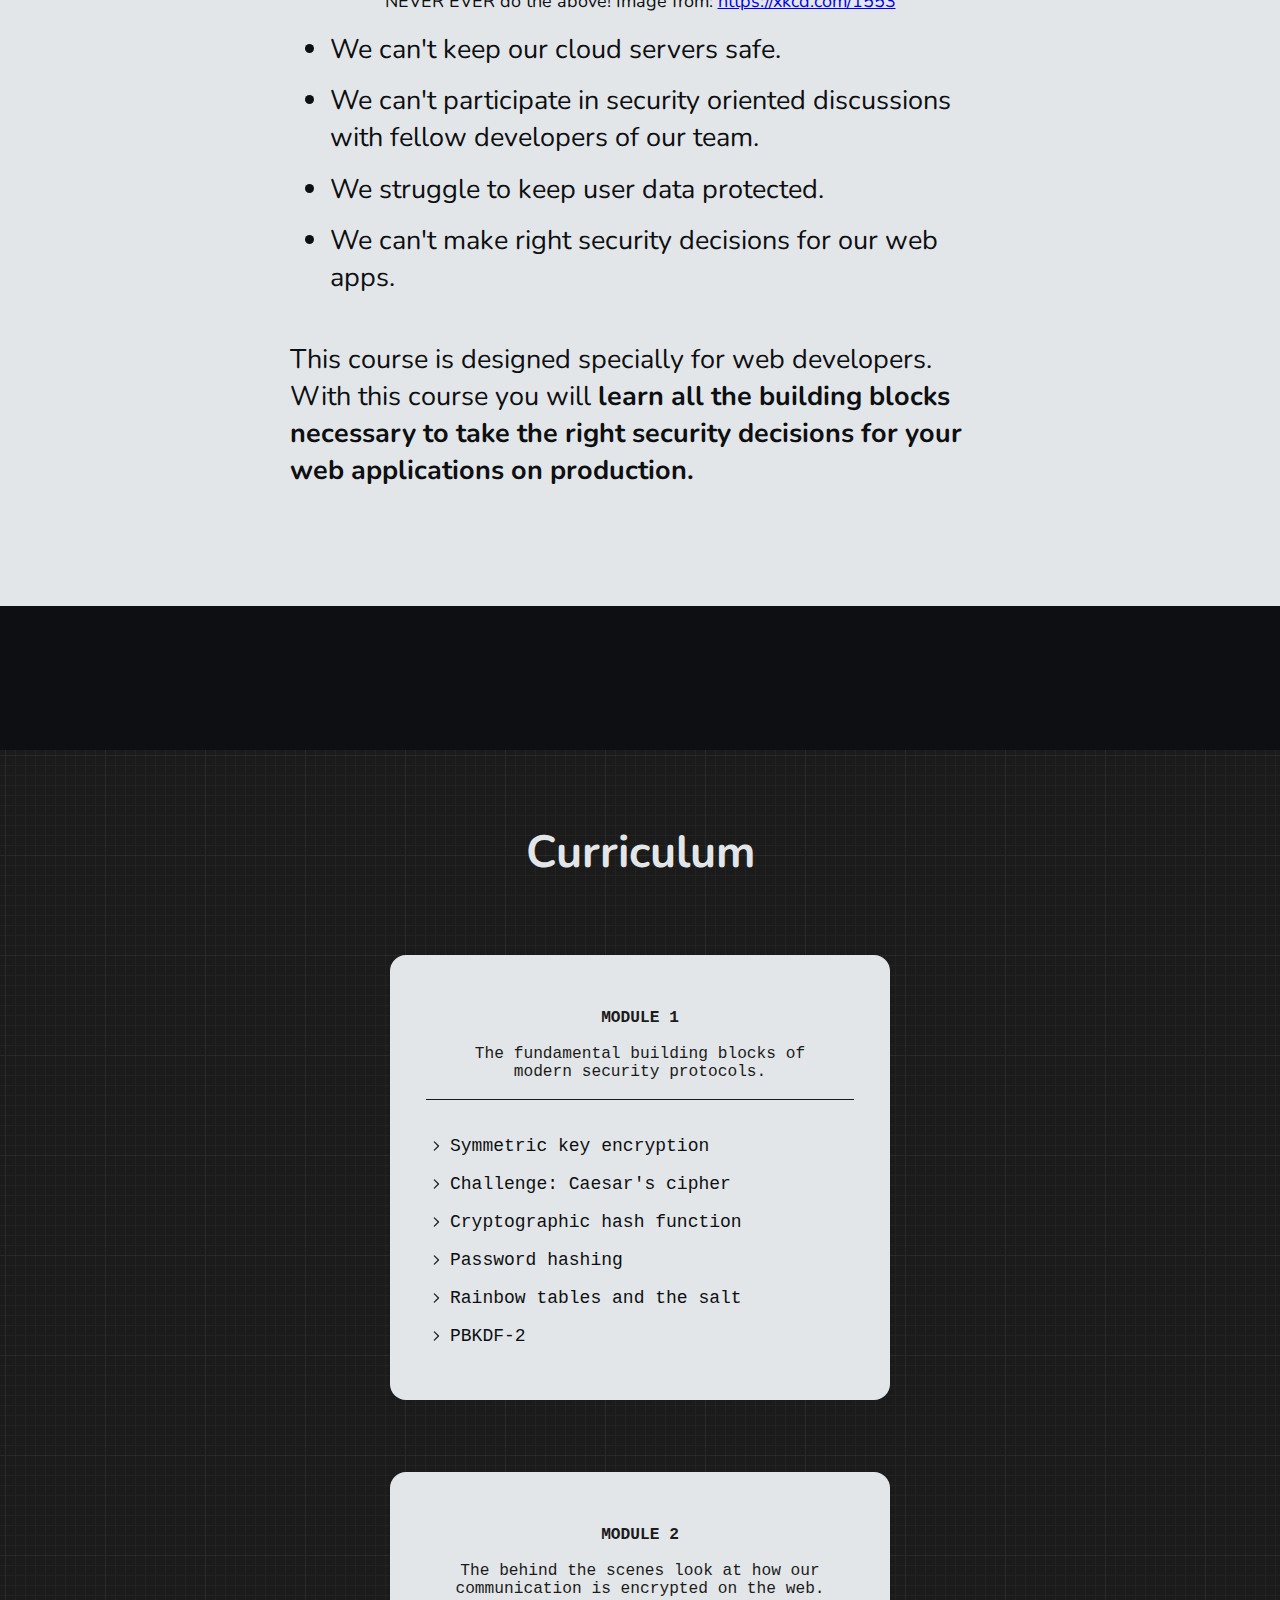
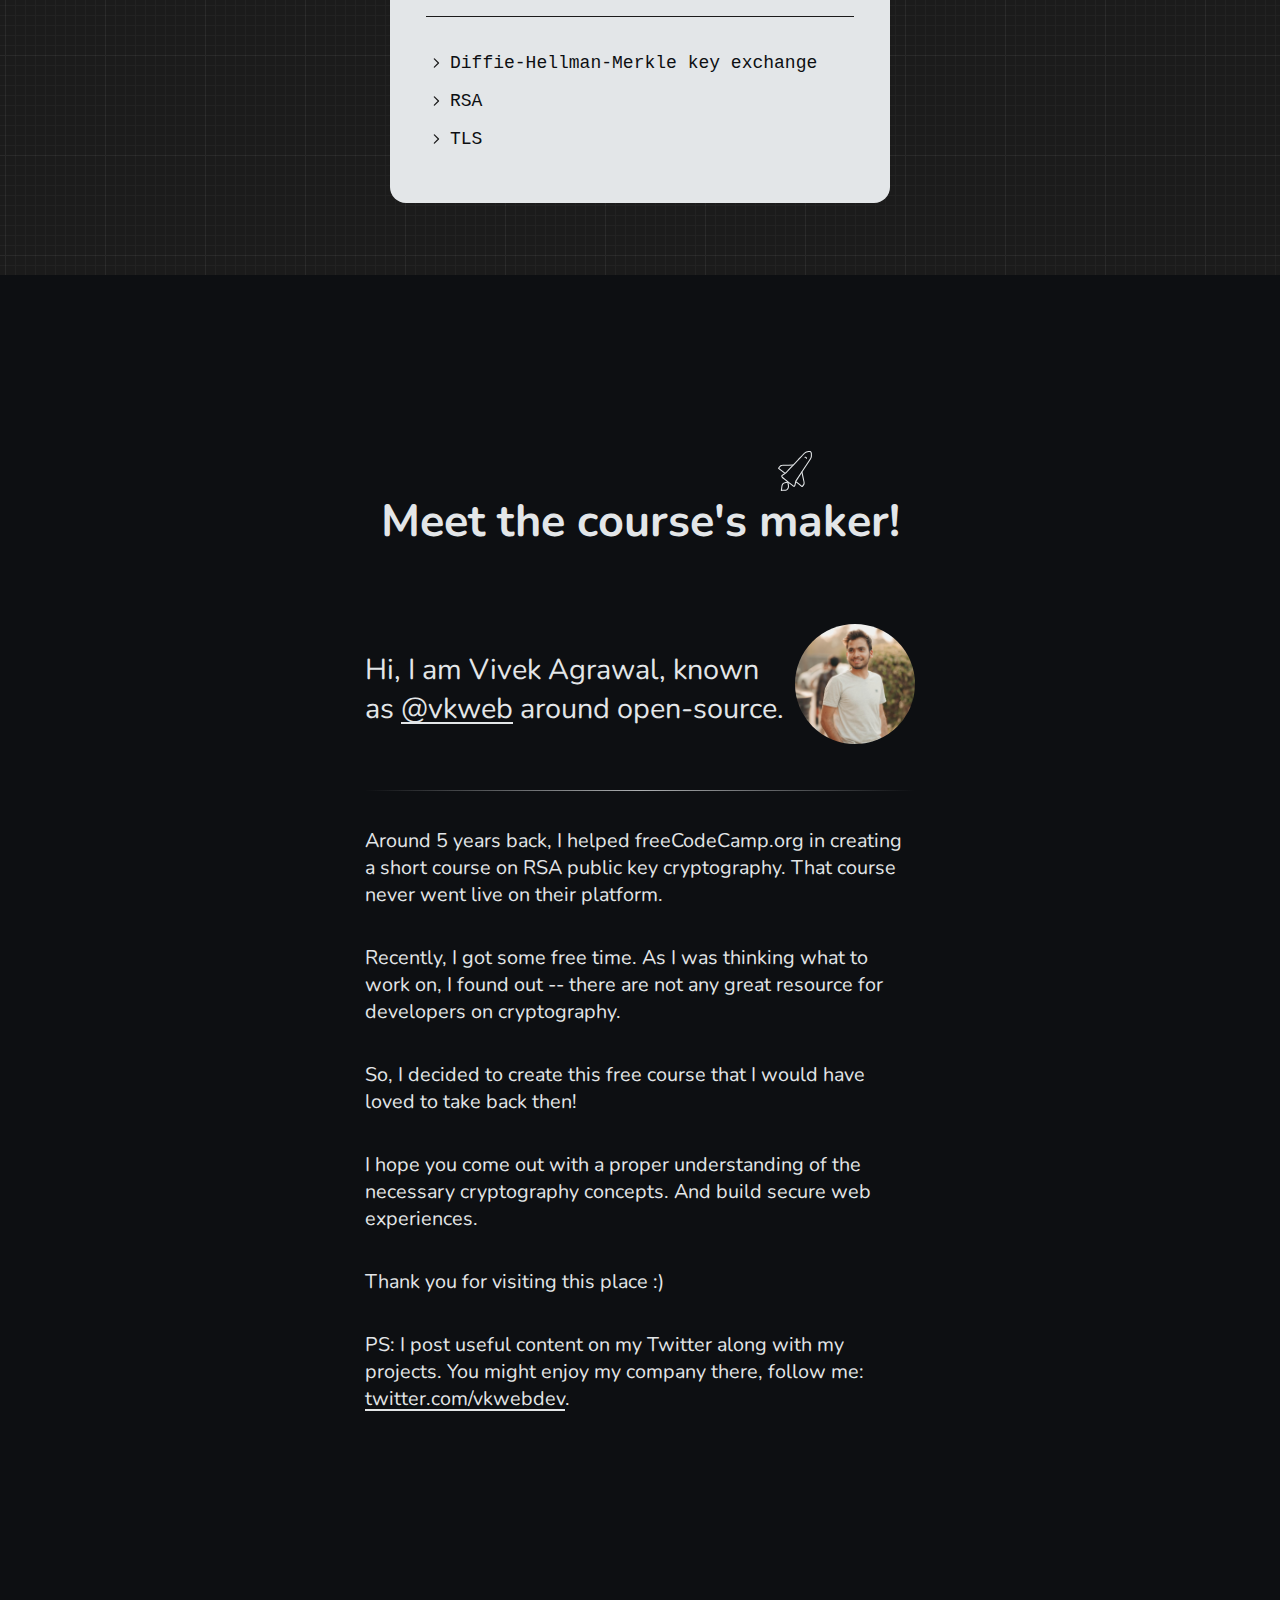
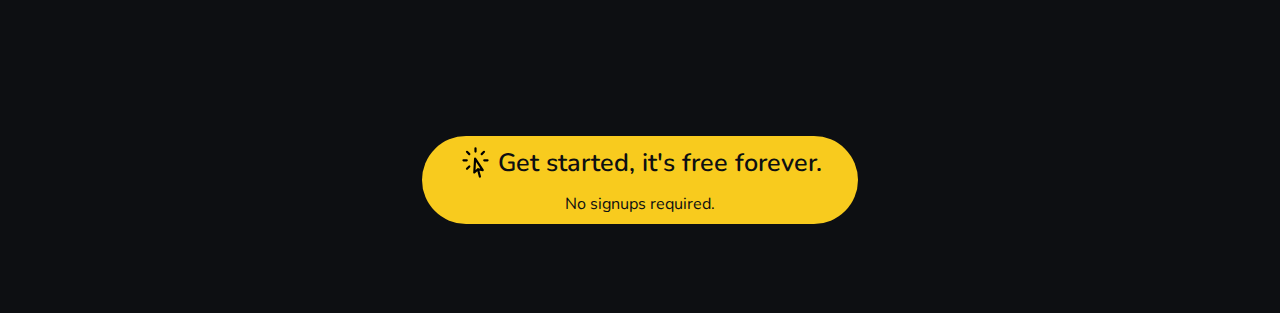
==== commit b0dfdcd1: "Clean up CSS!" ====
--- a/index.html
+++ b/index.html
@@ -239,7 +239,8 @@
                     <figure>
                         <img style="max-width: 100%;" src="landing-assets/xkcd.webp"
                             alt="XKCD comic illustrating a character thinking to reveal his computer's private key">
-                        <figcaption>NEVER EVER do the above!</figcaption>
+                        <figcaption>NEVER EVER do the above! Image from: <a href="https://xkcd.com/1553"
+                                target="_blank">https://xkcd.com/1553</a></figcaption>
                     </figure>
                 </div>
 
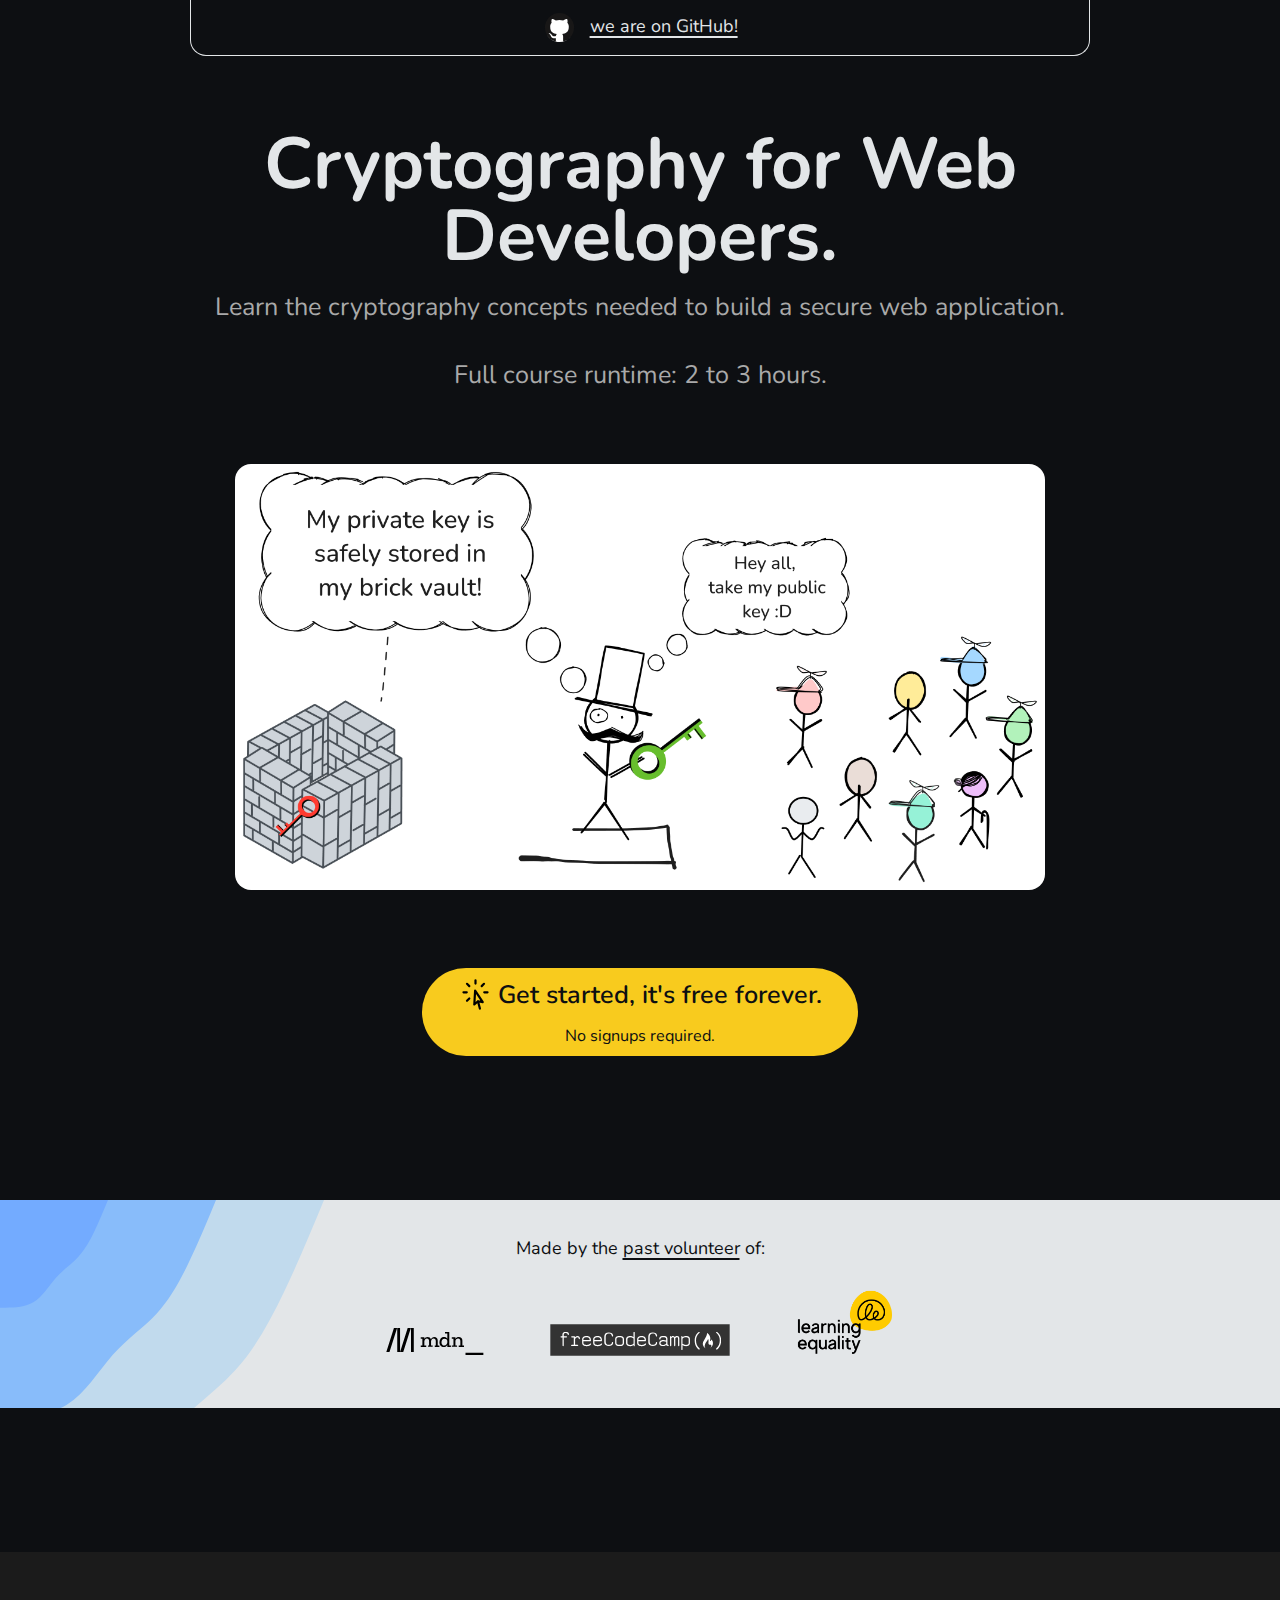
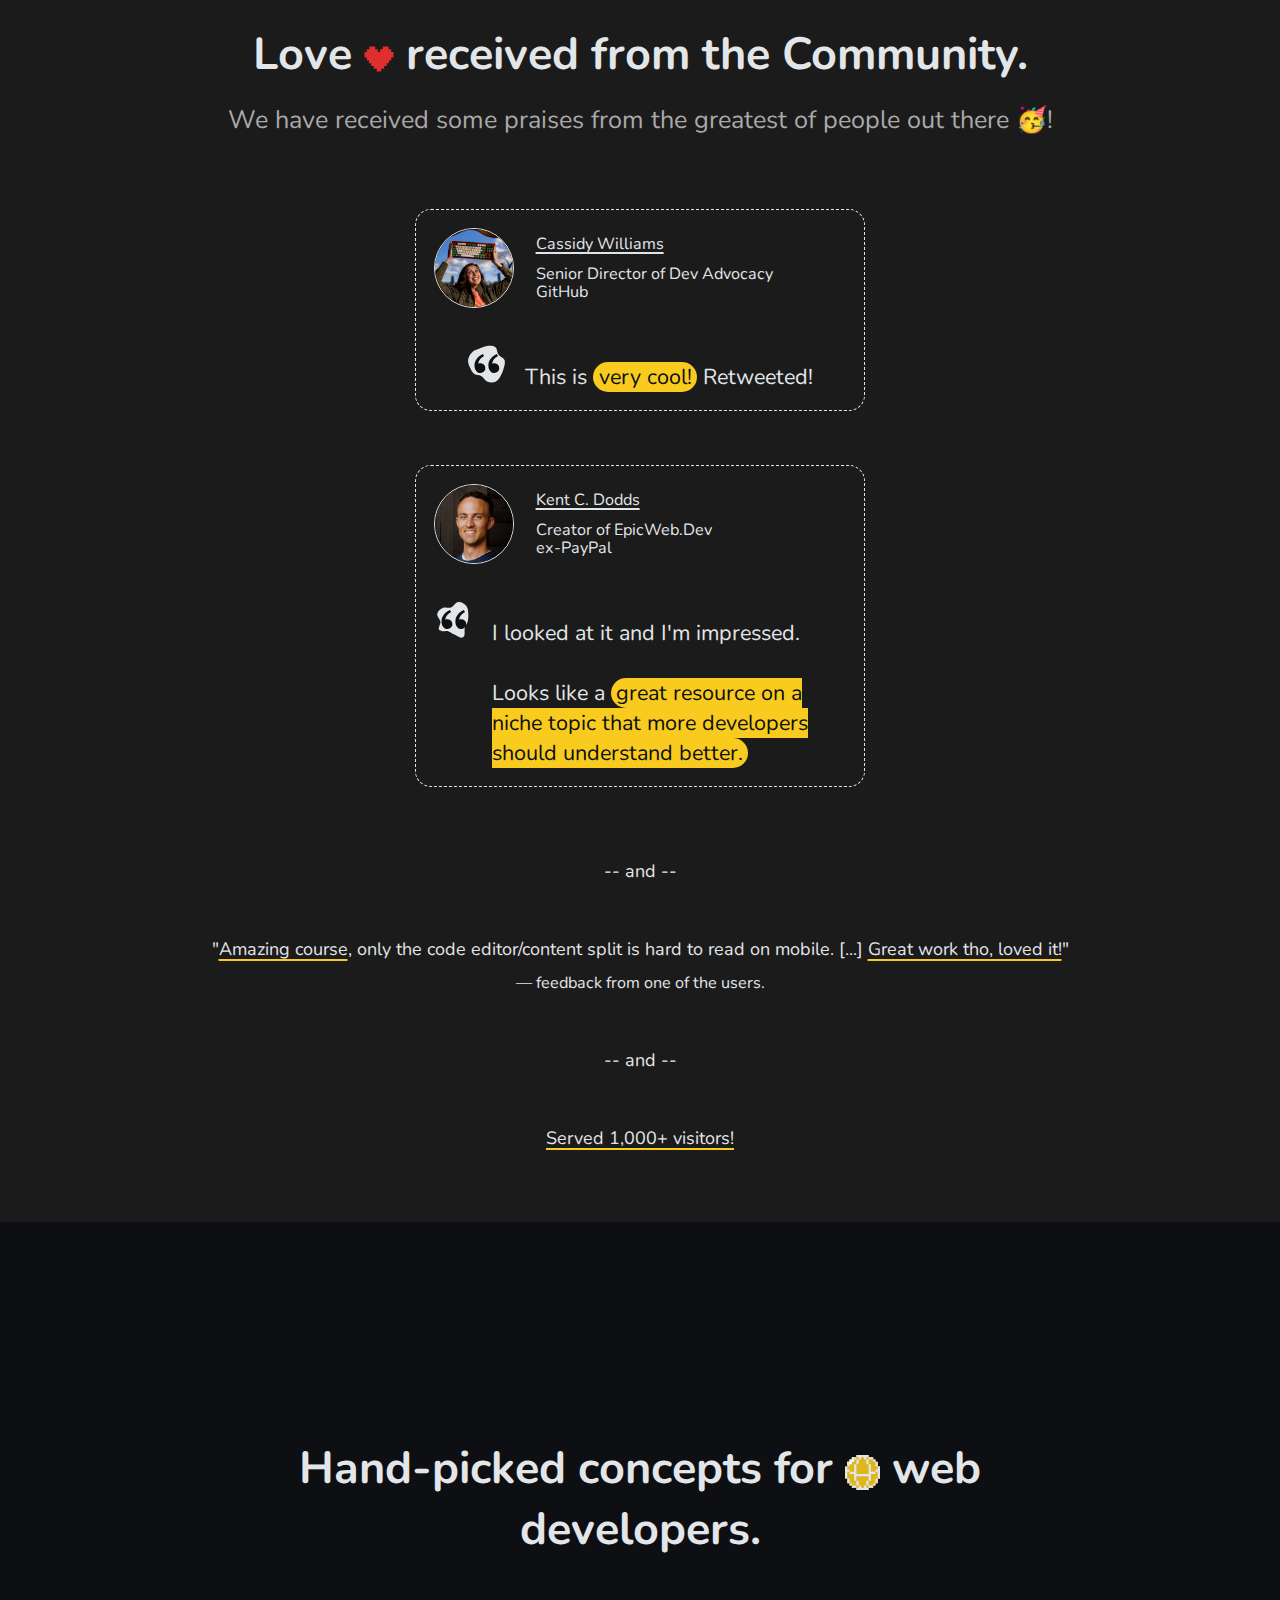
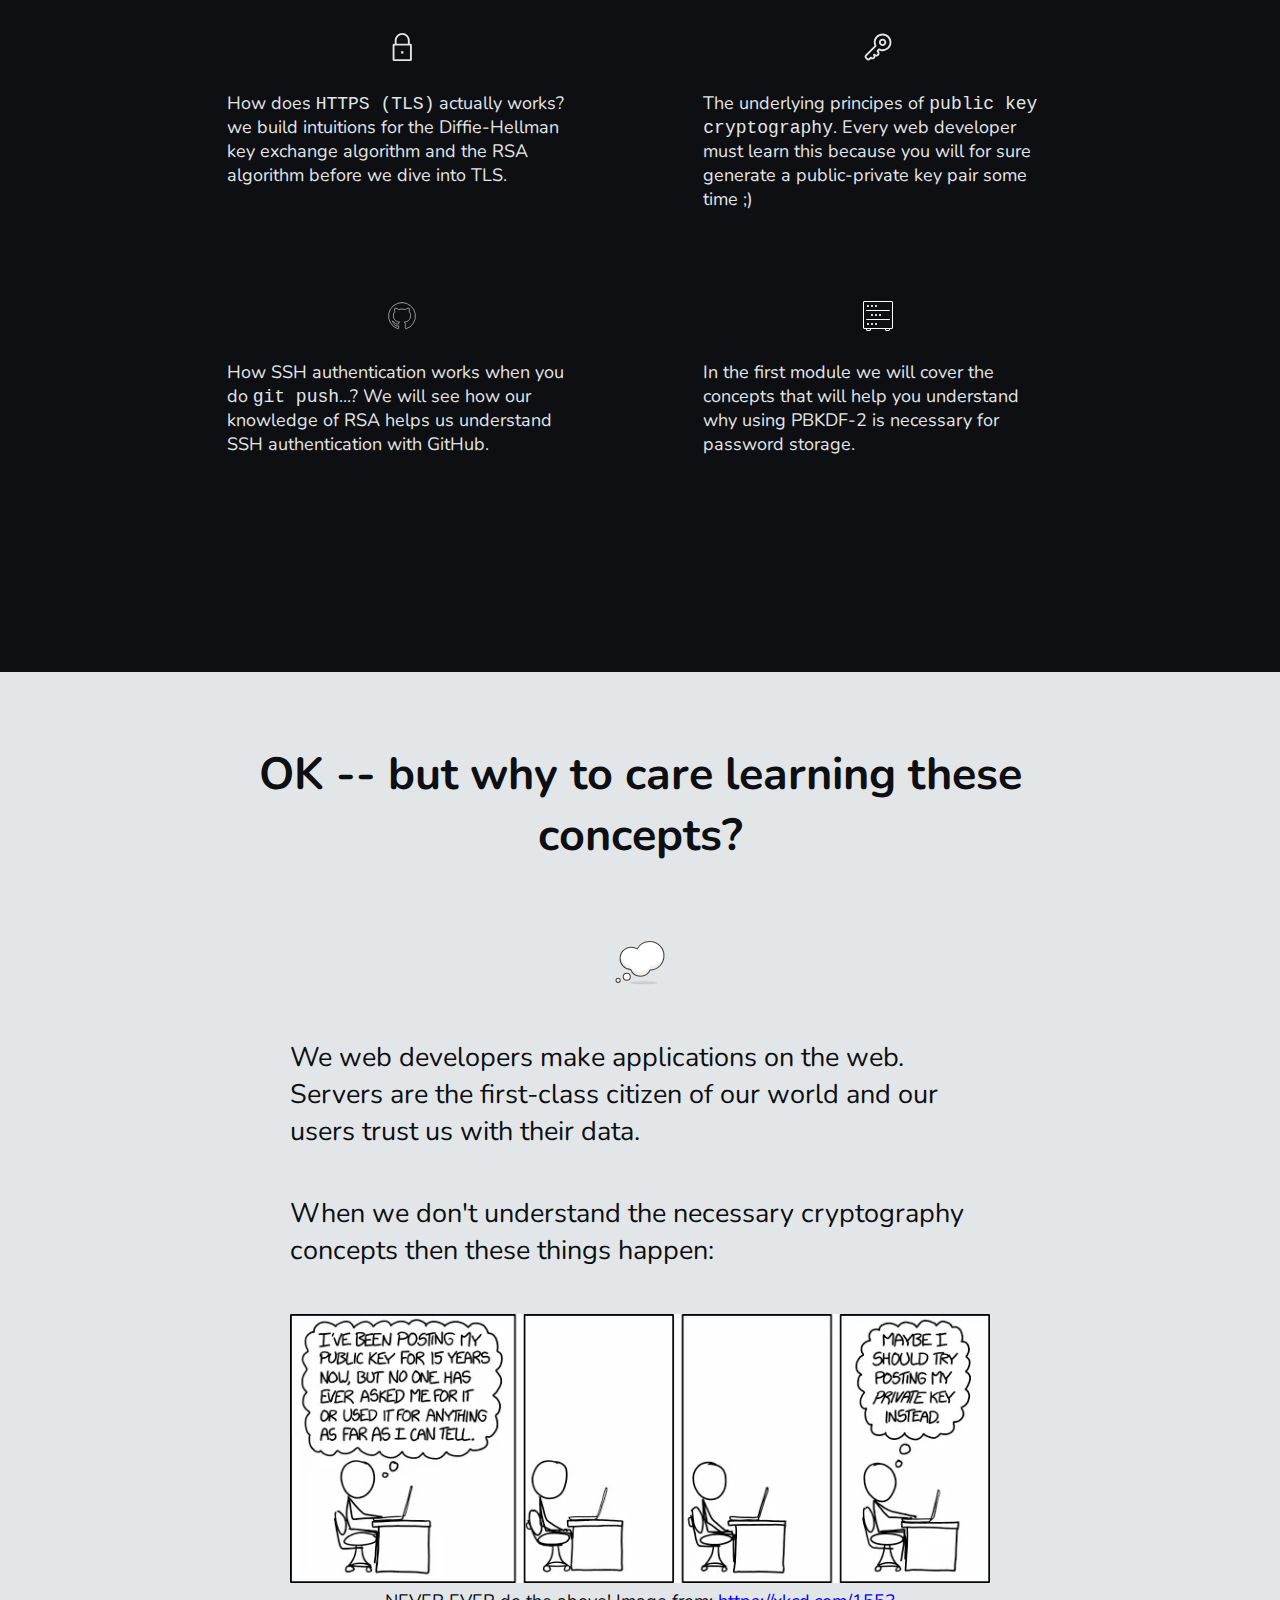
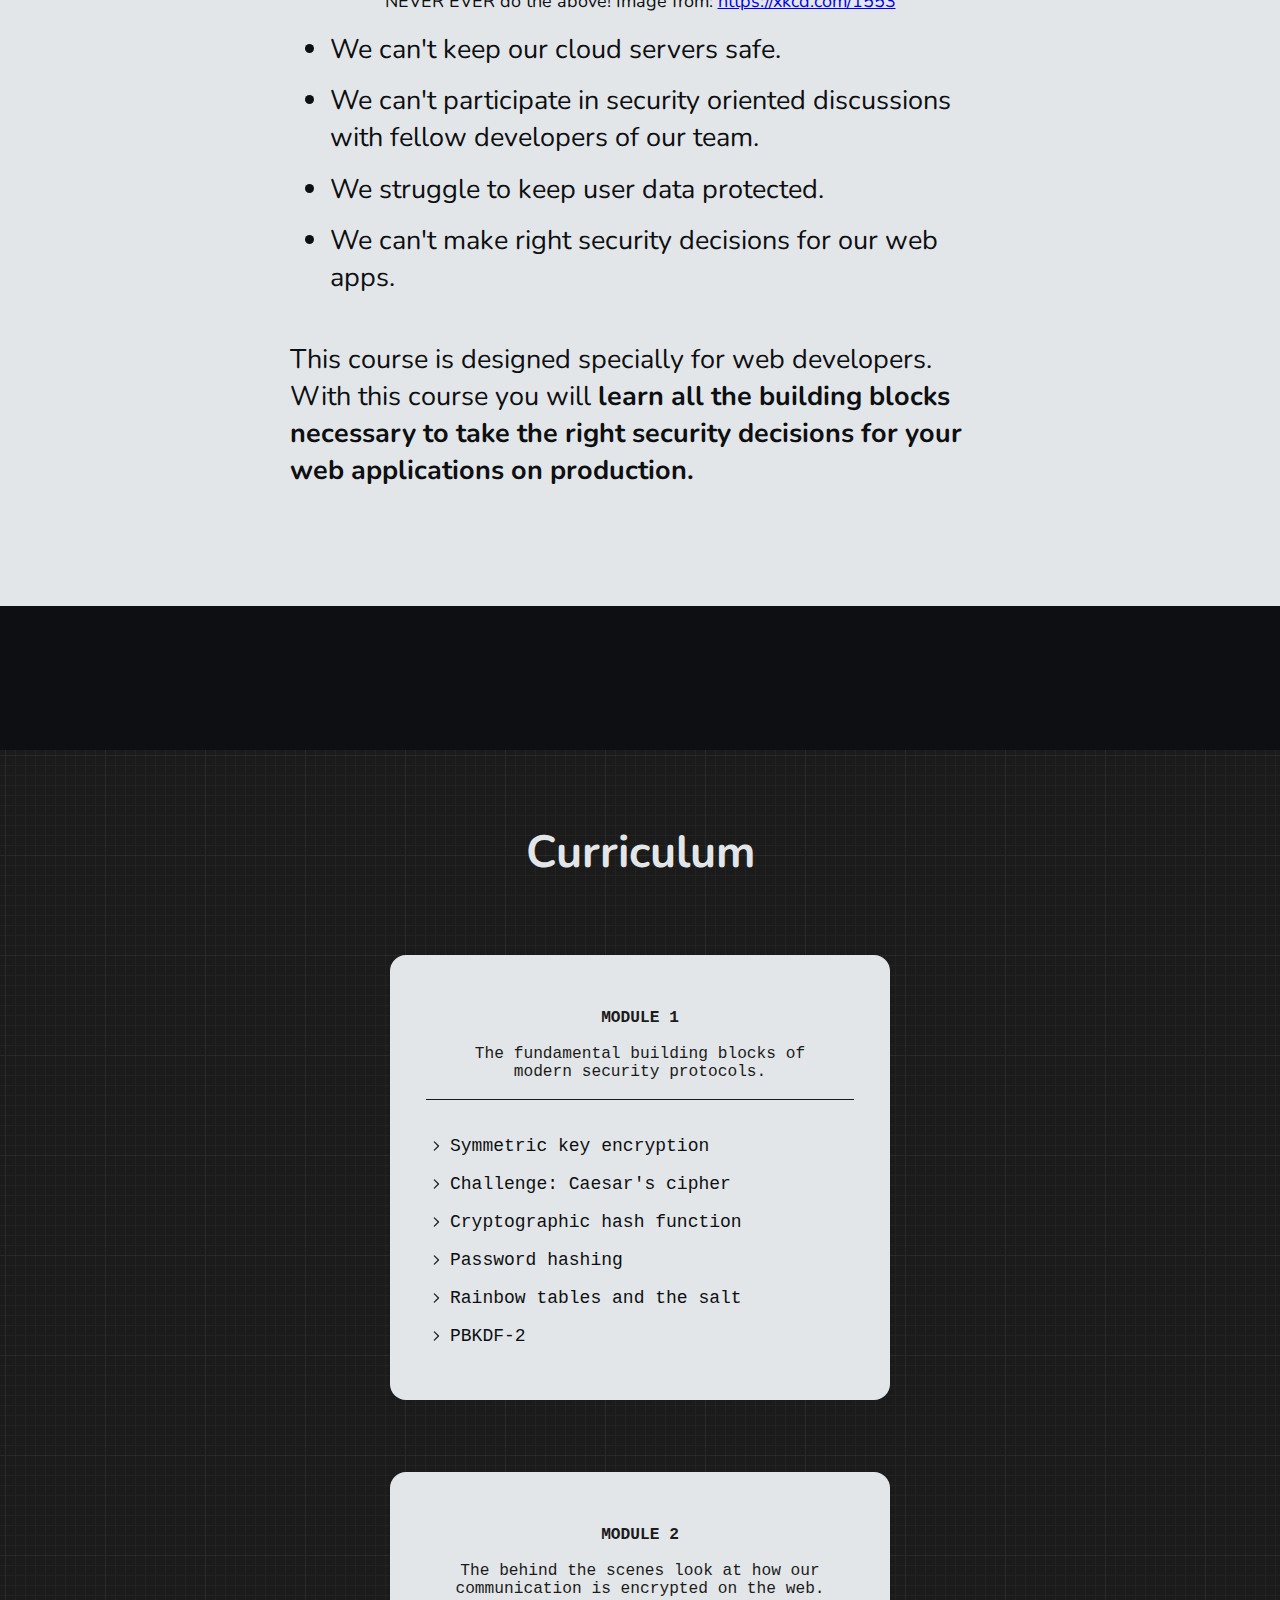
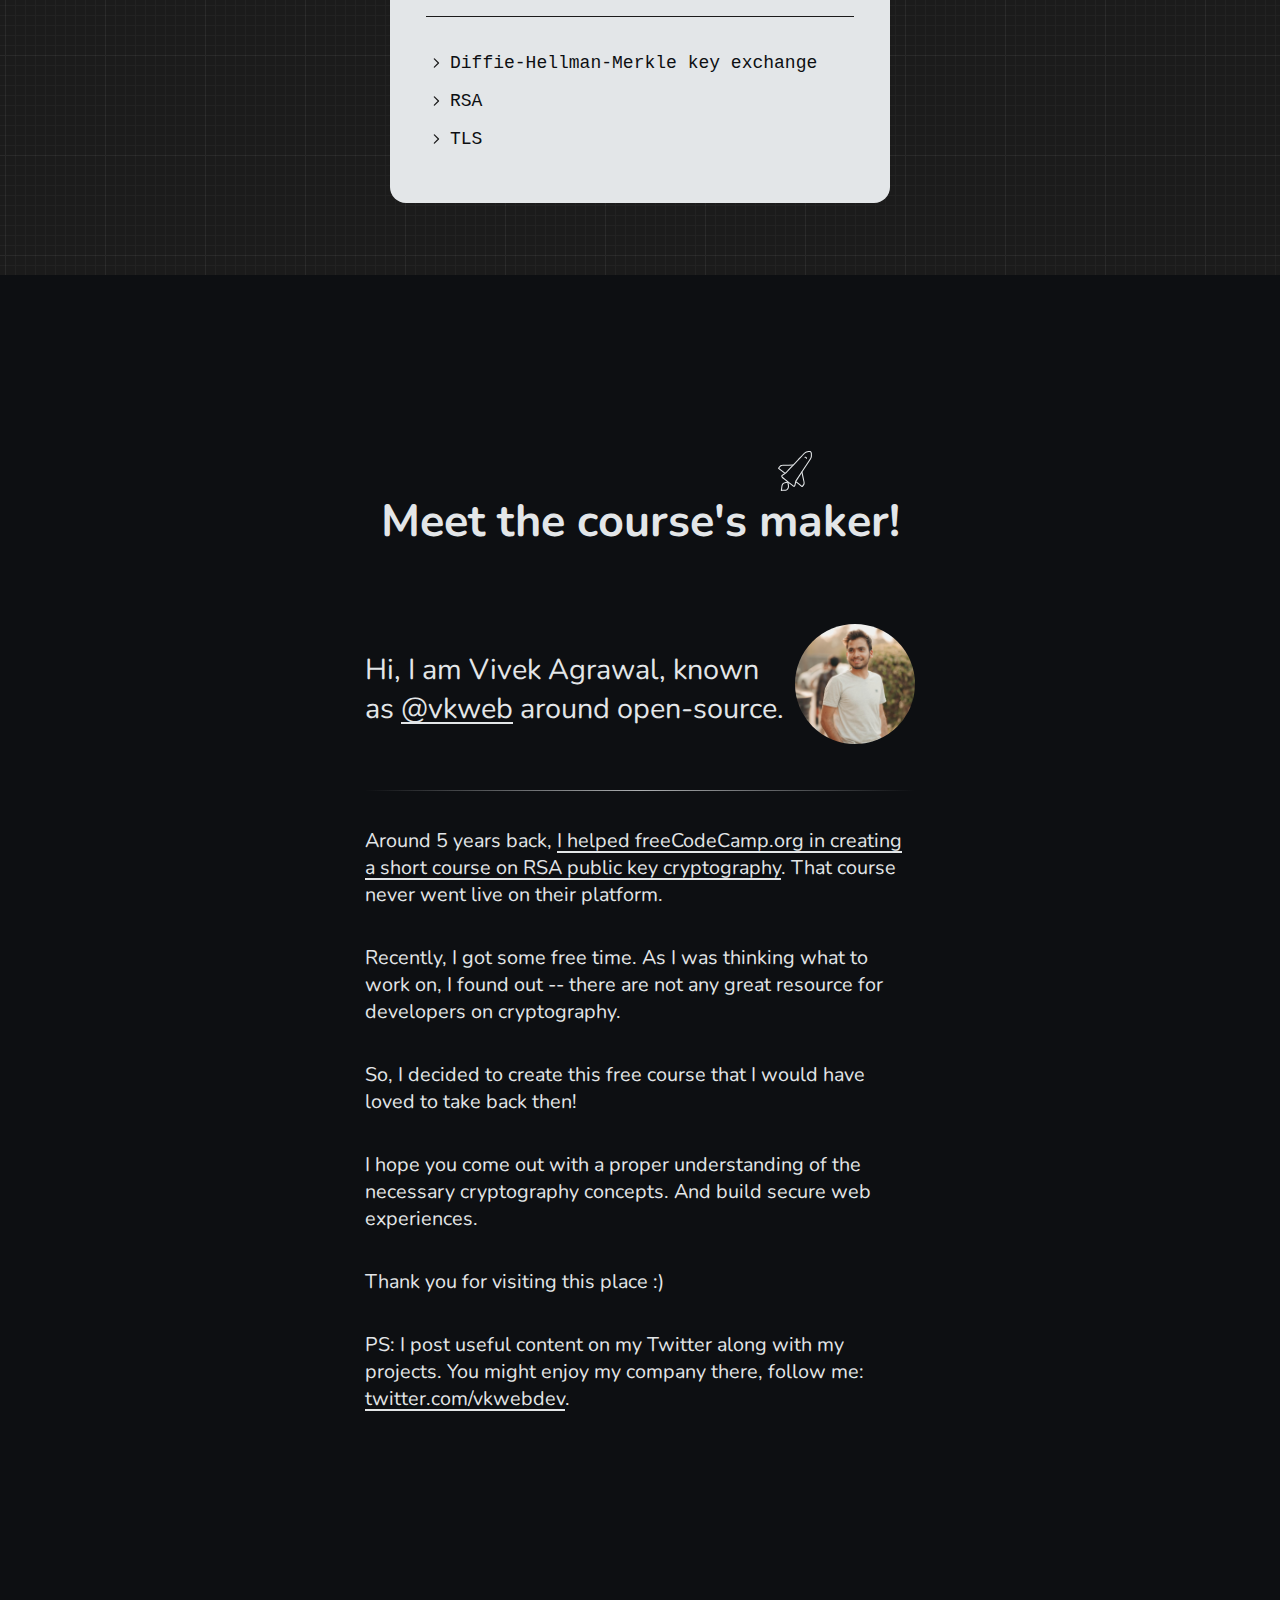
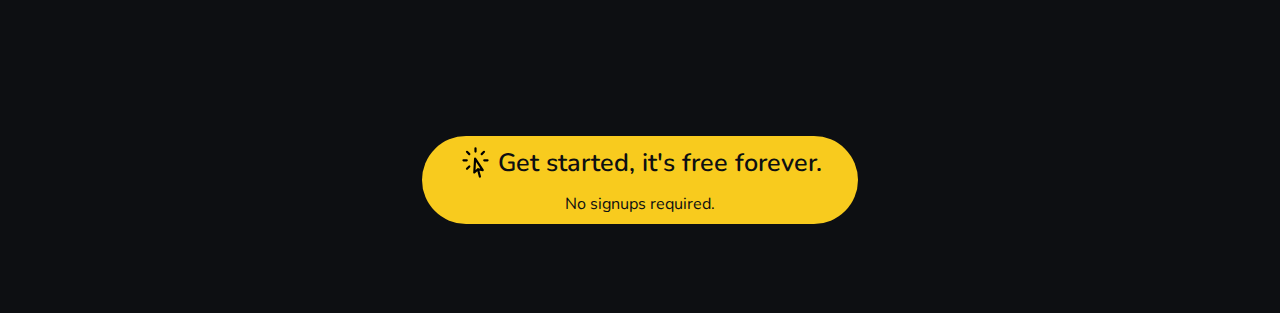
==== commit 92d8812e: "All content ready!" ====
--- a/index.html
+++ b/index.html
@@ -13,7 +13,7 @@
         rel="stylesheet">
     <!-- END: our font: Nunito -->
 
-    <link rel="stylesheet" href="styles/style.css">
+    <link rel="stylesheet" href="styles/home.css">
 </head>
 
 <body>
@@ -50,7 +50,7 @@
             <img src="8-rsa/public-private.png" alt="our hero image">
         </div>
 
-        <a href="/" class="primary-btn" style="margin-top: 4rem;">
+        <a href="0-before-we-start" class="primary-btn" style="margin-top: 4rem;">
             <span>
                 <img style="vertical-align: bottom;" width="35px" height="35px"
                     src="landing-assets/cursor-arrow-rays.svg" alt="Mouse cursor svg illustration">
@@ -372,8 +372,10 @@
 
             <div id="story">
                 <p>
-                    Around 5 years back, I helped freeCodeCamp.org in creating a short course on RSA public key
-                    cryptography. That course never went live on their platform.
+                    Around 5 years back, <a href="https://github.com/freeCodeCamp/CurriculumExpansion/pull/184"
+                        target="_blank" class="underline-style"><span>I helped freeCodeCamp.org in creating a short
+                        course on RSA public key
+                        cryptography</span></a>. That course never went live on their platform.
                 </p>
 
                 <p>Recently, I got some free time. As I was thinking what to work on, I found out -- there are not any
@@ -403,7 +405,7 @@
 
     <section class="center-container">
         <div style="text-align: center;">
-            <a href="/" class="primary-btn">
+            <a href="0-before-we-start" class="primary-btn">
                 <span>
                     <img style="vertical-align: bottom;" width="35px" height="35px"
                         src="landing-assets/cursor-arrow-rays.svg" alt="Mouse cursor svg illustration">
--- a/styles/home.css
+++ b/styles/home.css
@@ -0,0 +1,433 @@
+:root {
+  --dark-black-color: #0d0f12;
+  --light-black-color: #1b1b1b;
+
+  --white-color: #e3e6e8;
+  --grey-color: #a9a9a9;
+
+  --yellow-color: #f8cb1e;
+
+  --font-family: "Nunito", system-ui;
+  --border-radius: 16px;
+}
+
+/* Josh CSS Reset Start */
+/* 1. Use a more-intuitive box-sizing model */
+*,
+*::before,
+*::after {
+  box-sizing: border-box;
+}
+/* 2. Remove default margin */
+* {
+  margin: 0;
+}
+/* Josh CSS Reset End */
+
+html {
+  font-size: 18px;
+  background-color: var(--dark-black-color);
+  color: var(--white-color);
+  font-family: var(--font-family);
+}
+
+@media (max-width: 768px) {
+  html {
+    font-size: 16px;
+  }
+}
+
+.center-container {
+  max-width: 900px;
+  width: 90vw;
+  margin-left: auto;
+  margin-right: auto;
+}
+
+section {
+  margin-top: 8rem;
+  padding-top: 4rem;
+  padding-bottom: 4rem;
+}
+
+main {
+  margin-top: 4rem;
+}
+
+/* Navigation section START */
+#navbar {
+  padding: 10px 20px;
+  border-bottom: 1px solid var(--white-color);
+  border-left: 1px solid var(--white-color);
+  border-right: 1px solid var(--white-color);
+  border-bottom-left-radius: var(--border-radius);
+  border-bottom-right-radius: var(--border-radius);
+}
+
+#navbar #nav-links {
+  width: fit-content;
+  margin-left: auto;
+  margin-right: auto;
+}
+
+a.underline-style {
+  padding-top: 0.1rem;
+  padding-bottom: 0.1rem;
+  color: var(--white-color);
+  text-decoration: none;
+  transition: 0.05s;
+}
+
+a.underline-style > span {
+  text-decoration: underline;
+  text-decoration-color: var(--white-color);
+  text-decoration-thickness: 2px;
+  text-underline-offset: 4px;
+}
+
+a.underline-style:hover {
+  background-color: var(--white-color);
+  color: var(--dark-black-color);
+}
+
+a.underline-style:hover > span {
+  text-decoration: underline;
+  text-decoration-color: var(--dark-black-color);
+  text-decoration-thickness: 2px;
+  text-underline-offset: 4px;
+}
+
+a.light-bg {
+  padding-top: 0.1rem;
+  padding-bottom: 0.1rem;
+  color: var(--dark-black-color);
+  text-decoration: underline;
+  text-decoration-color: var(--dark-black-color);
+  text-decoration-thickness: 2px;
+  text-underline-offset: 4px;
+}
+
+a.light-bg:hover {
+  background-color: var(--dark-black-color);
+  color: var(--white-color);
+  text-decoration: underline;
+  text-decoration-color: var(--white-color);
+  text-decoration-thickness: 2px;
+  text-underline-offset: 4px;
+}
+
+/* Navigation section END */
+
+/* Landing hero START */
+#landing-hero {
+  display: flex;
+  flex-direction: column;
+  align-items: center;
+}
+
+.heading-and-para {
+  margin-bottom: 4rem;
+}
+
+.heading-and-para h1,
+.heading-and-para h2,
+.heading-and-para p {
+  text-align: center;
+}
+
+.heading-and-para h1 {
+  font-size: 4rem;
+  line-height: 1;
+}
+
+.heading-and-para h2 {
+  font-size: 2.5rem;
+}
+
+.heading-and-para p {
+  font-size: 1.4rem;
+  color: var(--grey-color);
+  margin-top: 1rem;
+}
+
+#landing-hero .img-div > img {
+  border-radius: var(--border-radius);
+  max-width: 90%;
+}
+
+.primary-btn {
+  text-decoration: none;
+  display: inline-block;
+  background-color: var(--yellow-color);
+  color: var(--dark-black-color);
+  padding: 0.5rem 2rem;
+  border: none;
+  border-radius: 64px;
+  cursor: pointer;
+  text-align: center;
+}
+
+.primary-btn span {
+  display: inline-block;
+}
+
+.primary-btn .btn--main-text {
+  position: relative;
+  font-size: 1.4rem;
+  font-weight: 600;
+}
+
+.primary-btn .btn--sub-text {
+  font-size: 0.9rem;
+  margin-top: 0.7rem;
+}
+
+/* primary-btn hover animation */
+.primary-btn .btn--main-text::after {
+  content: "";
+  position: absolute;
+  left: 0;
+  bottom: 0;
+  width: 0;
+  height: 3px;
+  background-color: var(--dark-black-color);
+  transition: width 0.3s ease;
+}
+
+.primary-btn:hover .btn--main-text::after {
+  width: 100%;
+}
+
+#past-contributions-container {
+  background-image: url(../landing-assets/stacked-waves-haikei.svg);
+  background-repeat: no-repeat;
+  background-size: cover;
+}
+
+#past-contributions {
+  margin-left: auto;
+  margin-right: auto;
+}
+
+#past-contributions > p {
+  text-align: center;
+  color: var(--dark-black-color);
+}
+
+#past-contributions #logos {
+  margin-top: 1rem;
+  display: flex;
+  align-items: baseline;
+  justify-content: center;
+  gap: 2.5rem;
+  flex-wrap: wrap;
+}
+
+#past-contributions #logos img {
+  max-width: 120px;
+}
+
+/* Landing hero END */
+
+/* Reviews section START */
+
+#reviews-section-container {
+  background-color: var(--light-black-color);
+}
+
+#reviews-section {
+  display: flex;
+  flex-wrap: wrap;
+  justify-content: space-evenly;
+  gap: 3rem;
+}
+
+.review {
+  max-width: 450px;
+  width: 80vw;
+  height: fit-content;
+  border-radius: var(--border-radius);
+  border: 1px dashed var(--white-color);
+  padding: 1rem;
+}
+
+.review > .person {
+  display: flex;
+  align-items: center;
+  gap: 1.2rem;
+}
+
+.review > .person > .name-and-designation {
+  line-height: 1.1;
+  font-size: 0.9rem;
+}
+
+.review > .person img {
+  max-width: 80px;
+  border-radius: 100%;
+  border: 1px solid var(--white-color);
+}
+
+.review .their-words {
+  margin-top: 2rem;
+  display: flex;
+  justify-content: center;
+  align-items: first baseline;
+  gap: 1rem;
+}
+
+.review .their-words > p {
+  font-size: 1.2rem;
+}
+
+.highlight-text {
+  border-radius: var(--border-radius);
+  padding-left: 0.3rem;
+  padding-right: 0.3rem;
+  color: var(--dark-black-color);
+  background-color: var(--yellow-color);
+}
+
+.span-highlight {
+  text-decoration: underline;
+  text-decoration-color: var(--yellow-color);
+  text-decoration-thickness: 2px;
+  text-underline-offset: 4px;
+}
+/* Reviews section END */
+
+/* Major learnings START */
+#major-learnings {
+  display: flex;
+  justify-content: space-evenly;
+  flex-wrap: wrap;
+  gap: 5rem;
+}
+
+#major-learnings div {
+  flex-basis: 350px;
+}
+
+#major-learnings div img {
+  display: block;
+  margin: 0 auto;
+}
+
+#major-learnings div p {
+  margin-top: 1.6rem;
+}
+/* Major learnings END */
+
+/* Why START */
+#why-container {
+  background-color: var(--white-color);
+  color: var(--dark-black-color);
+}
+
+#why #paras {
+  margin: 0 auto;
+  width: 90vw;
+  max-width: 700px;
+}
+
+#why #paras > p {
+  margin-top: 2.5rem;
+  margin-bottom: 2.5rem;
+  font-size: 1.5rem;
+}
+
+#why #paras > ul {
+  font-size: 1.5rem;
+}
+
+#why #paras > ul > li {
+  margin-bottom: 0.8rem;
+}
+
+/* Why END */
+
+/* Curriculum START */
+#curriculum-top-container {
+  background-color: var(--light-black-color);
+  background-image: url("data:image/svg+xml,%3Csvg xmlns='http://www.w3.org/2000/svg' width='100' height='100' viewBox='0 0 100 100'%3E%3Cg fill-rule='evenodd'%3E%3Cg fill='%23e3e6e8' fill-opacity='0.07'%3E%3Cpath opacity='.5' d='M96 [base64] 0v-9h-9v9h9zm-10 0v-9h-9v9h9zm-10 0v-9h-9v9h9zm-10 0v-9h-9v9h9zm-10 0v-9h-9v9h9zm-10 0v-9h-9v9h9zm-10 0v-9h-9v9h9zm-10 0v-9h-9v9h9zm-9-10h9v-9h-9v9zm10 0h9v-9h-9v9zm10 0h9v-9h-9v9zm10 0h9v-9h-9v9zm10 0h9v-9h-9v9zm10 0h9v-9h-9v9zm10 0h9v-9h-9v9zm10 0h9v-9h-9v9zm9-10v-9h-9v9h9zm-10 0v-9h-9v9h9zm-10 0v-9h-9v9h9zm-10 0v-9h-9v9h9zm-10 0v-9h-9v9h9zm-10 0v-9h-9v9h9zm-10 0v-9h-9v9h9zm-10 0v-9h-9v9h9zm-9-10h9v-9h-9v9zm10 0h9v-9h-9v9zm10 0h9v-9h-9v9zm10 0h9v-9h-9v9zm10 0h9v-9h-9v9zm10 0h9v-9h-9v9zm10 0h9v-9h-9v9zm10 0h9v-9h-9v9zm9-10v-9h-9v9h9zm-10 0v-9h-9v9h9zm-10 0v-9h-9v9h9zm-10 0v-9h-9v9h9zm-10 0v-9h-9v9h9zm-10 0v-9h-9v9h9zm-10 0v-9h-9v9h9zm-10 0v-9h-9v9h9zm-9-10h9v-9h-9v9zm10 0h9v-9h-9v9zm10 0h9v-9h-9v9zm10 0h9v-9h-9v9zm10 0h9v-9h-9v9zm10 0h9v-9h-9v9zm10 0h9v-9h-9v9zm10 0h9v-9h-9v9zm9-10v-9h-9v9h9zm-10 0v-9h-9v9h9zm-10 0v-9h-9v9h9zm-10 0v-9h-9v9h9zm-10 0v-9h-9v9h9zm-10 0v-9h-9v9h9zm-10 0v-9h-9v9h9zm-10 0v-9h-9v9h9zm-9-10h9v-9h-9v9zm10 0h9v-9h-9v9zm10 0h9v-9h-9v9zm10 0h9v-9h-9v9zm10 0h9v-9h-9v9zm10 0h9v-9h-9v9zm10 0h9v-9h-9v9zm10 0h9v-9h-9v9z'/%3E%3Cpath d='M6 5V0H5v5H0v1h5v94h1V6h94V5H6z'/%3E%3C/g%3E%3C/g%3E%3C/svg%3E");
+}
+
+#curriculum .module {
+  font-family: monospace;
+  max-width: 500px;
+  width: 80vw;
+  margin: 0 auto;
+  background-color: var(--white-color);
+  color: var(--dark-black-color);
+  border-radius: var(--border-radius);
+  padding: 2rem;
+}
+
+#curriculum .module > p {
+  text-align: center;
+  color: var(--light-black-color);
+  border-bottom: 1px solid var(--light-black-color);
+  margin-bottom: 2rem;
+  padding: 1rem;
+  font-size: 0.9rem;
+}
+
+#curriculum .module > ul {
+  list-style: none;
+  padding: 0;
+}
+
+#curriculum .module > ul li {
+  display: flex;
+  gap: 4px;
+  margin-bottom: 1rem;
+}
+/* Curriculum END */
+
+/* Who and why START */
+#heading-of-course-maker h2 {
+  position: relative;
+}
+
+#handcraft-svg {
+  position: absolute;
+  bottom: 100%;
+  left: 65%;
+}
+
+#who-is-behind {
+  max-width: 550px;
+  width: 90vw;
+}
+
+#who-is-behind hr {
+  border: 0;
+  height: 1px;
+  background-image: linear-gradient(
+    to right,
+    rgba(227, 230, 232, 0),
+    rgba(227, 230, 232, 0.75),
+    rgba(227, 230, 232, 0)
+  );
+}
+
+#who-is-behind #intro {
+  display: flex;
+  gap: 8px;
+  align-items: center;
+  font-size: 1.6rem;
+}
+
+#who-is-behind #intro img {
+  max-width: 120px;
+  border-radius: 100%;
+}
+
+#who-is-behind #story {
+  font-size: 1.1rem;
+}
+
+#who-is-behind #story p {
+  margin-bottom: 2rem;
+}
+/* Who and why END */
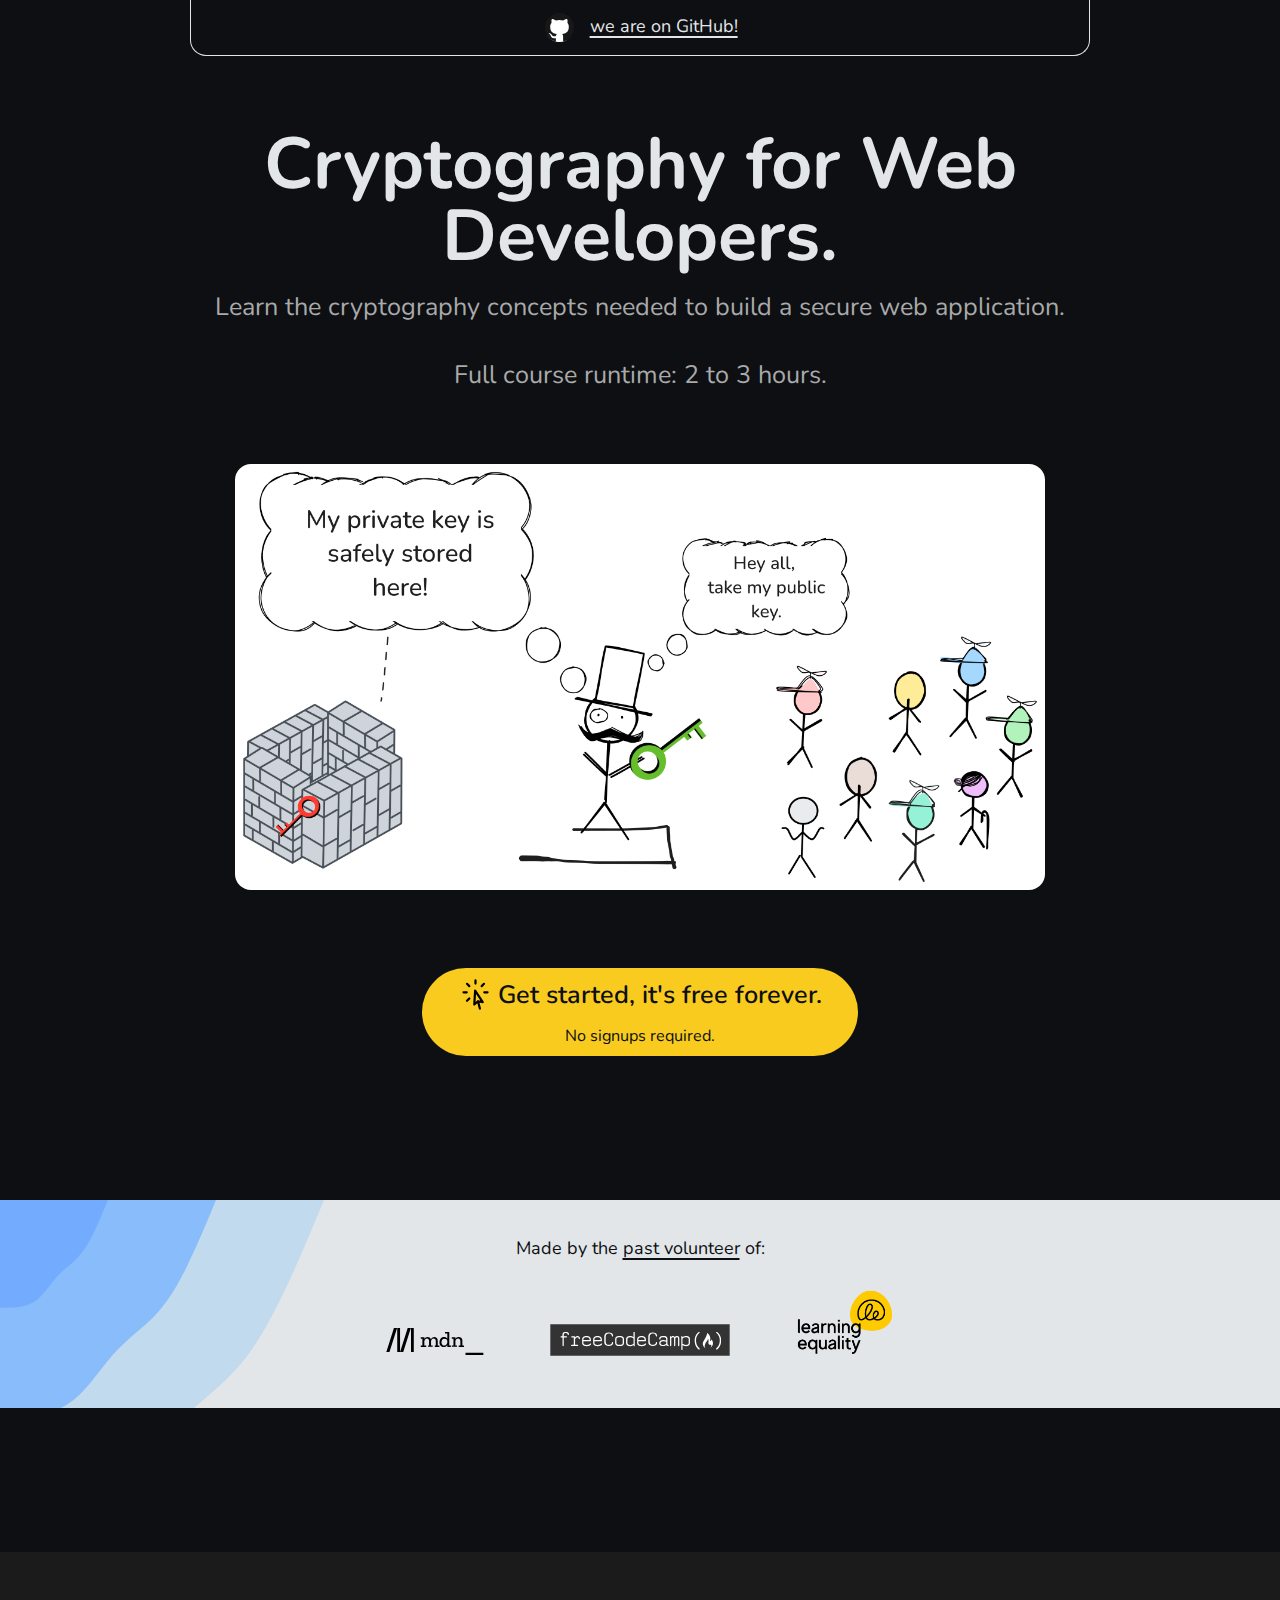
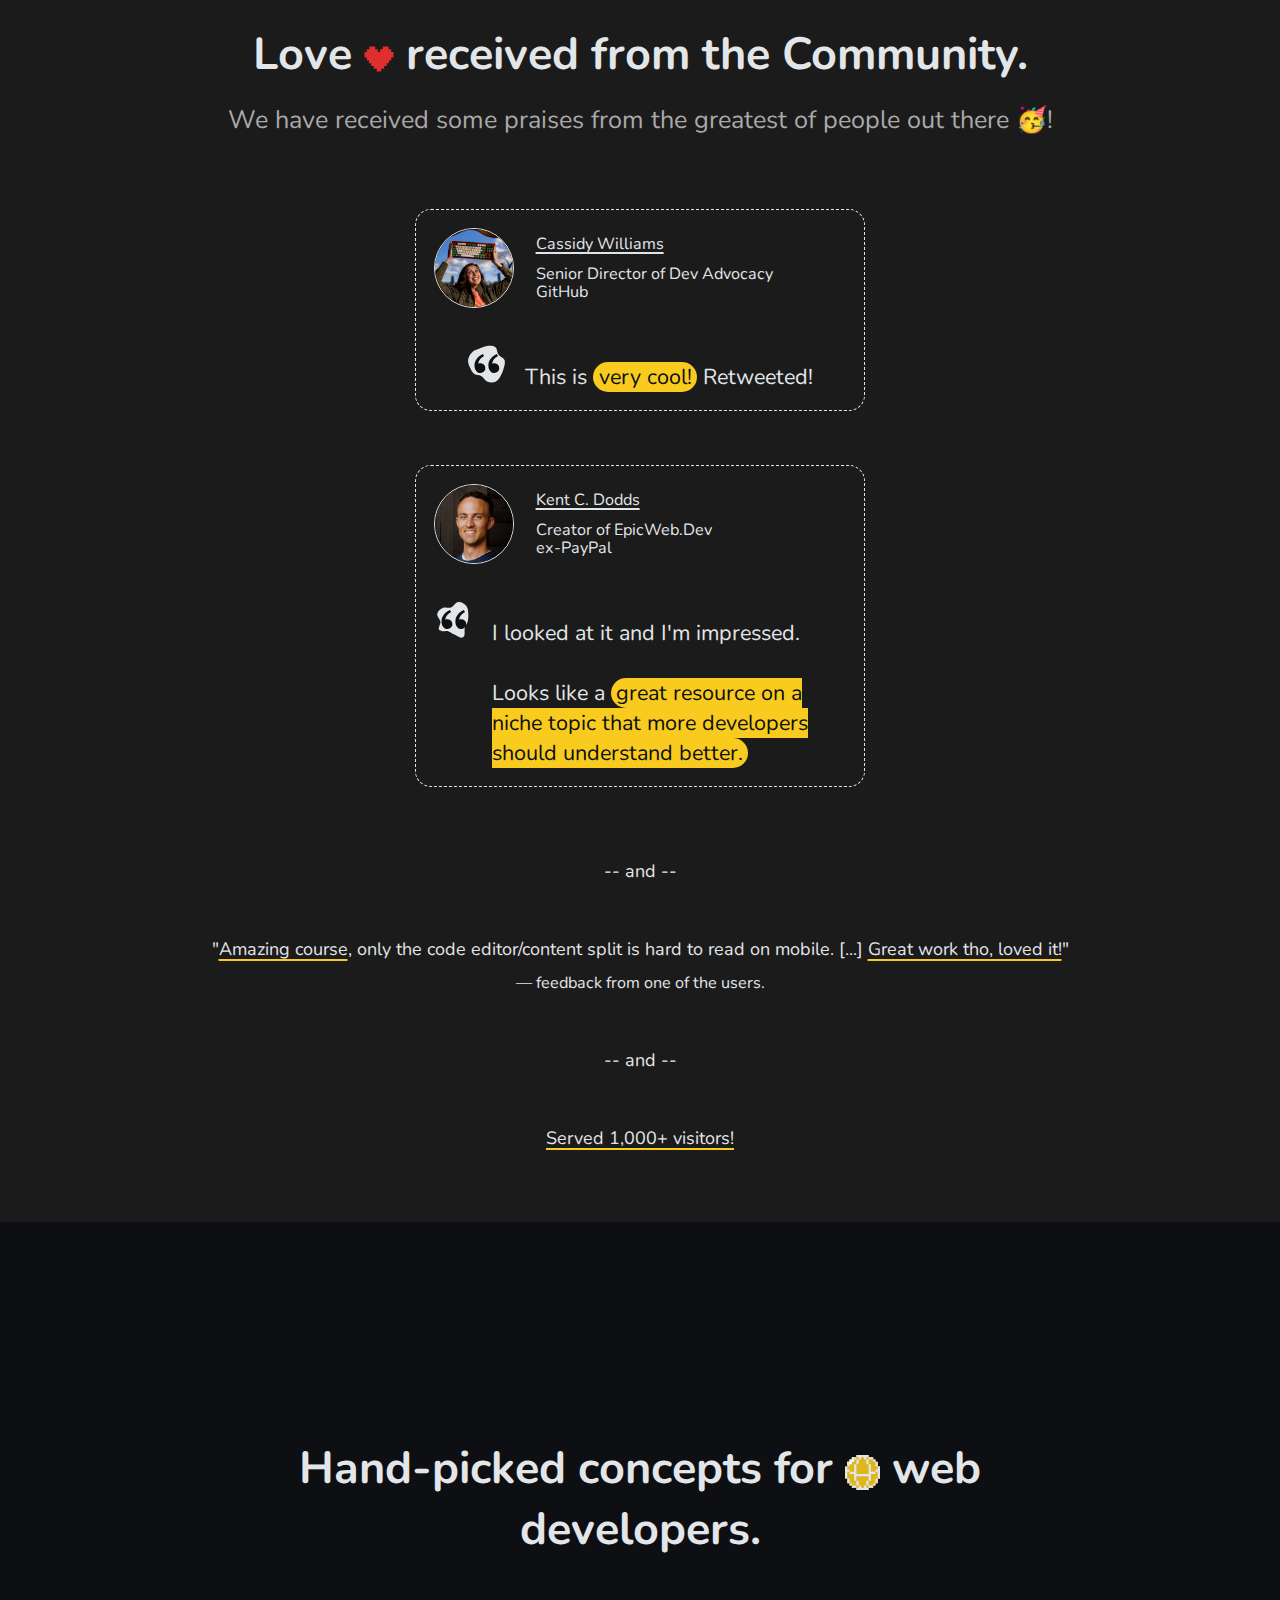
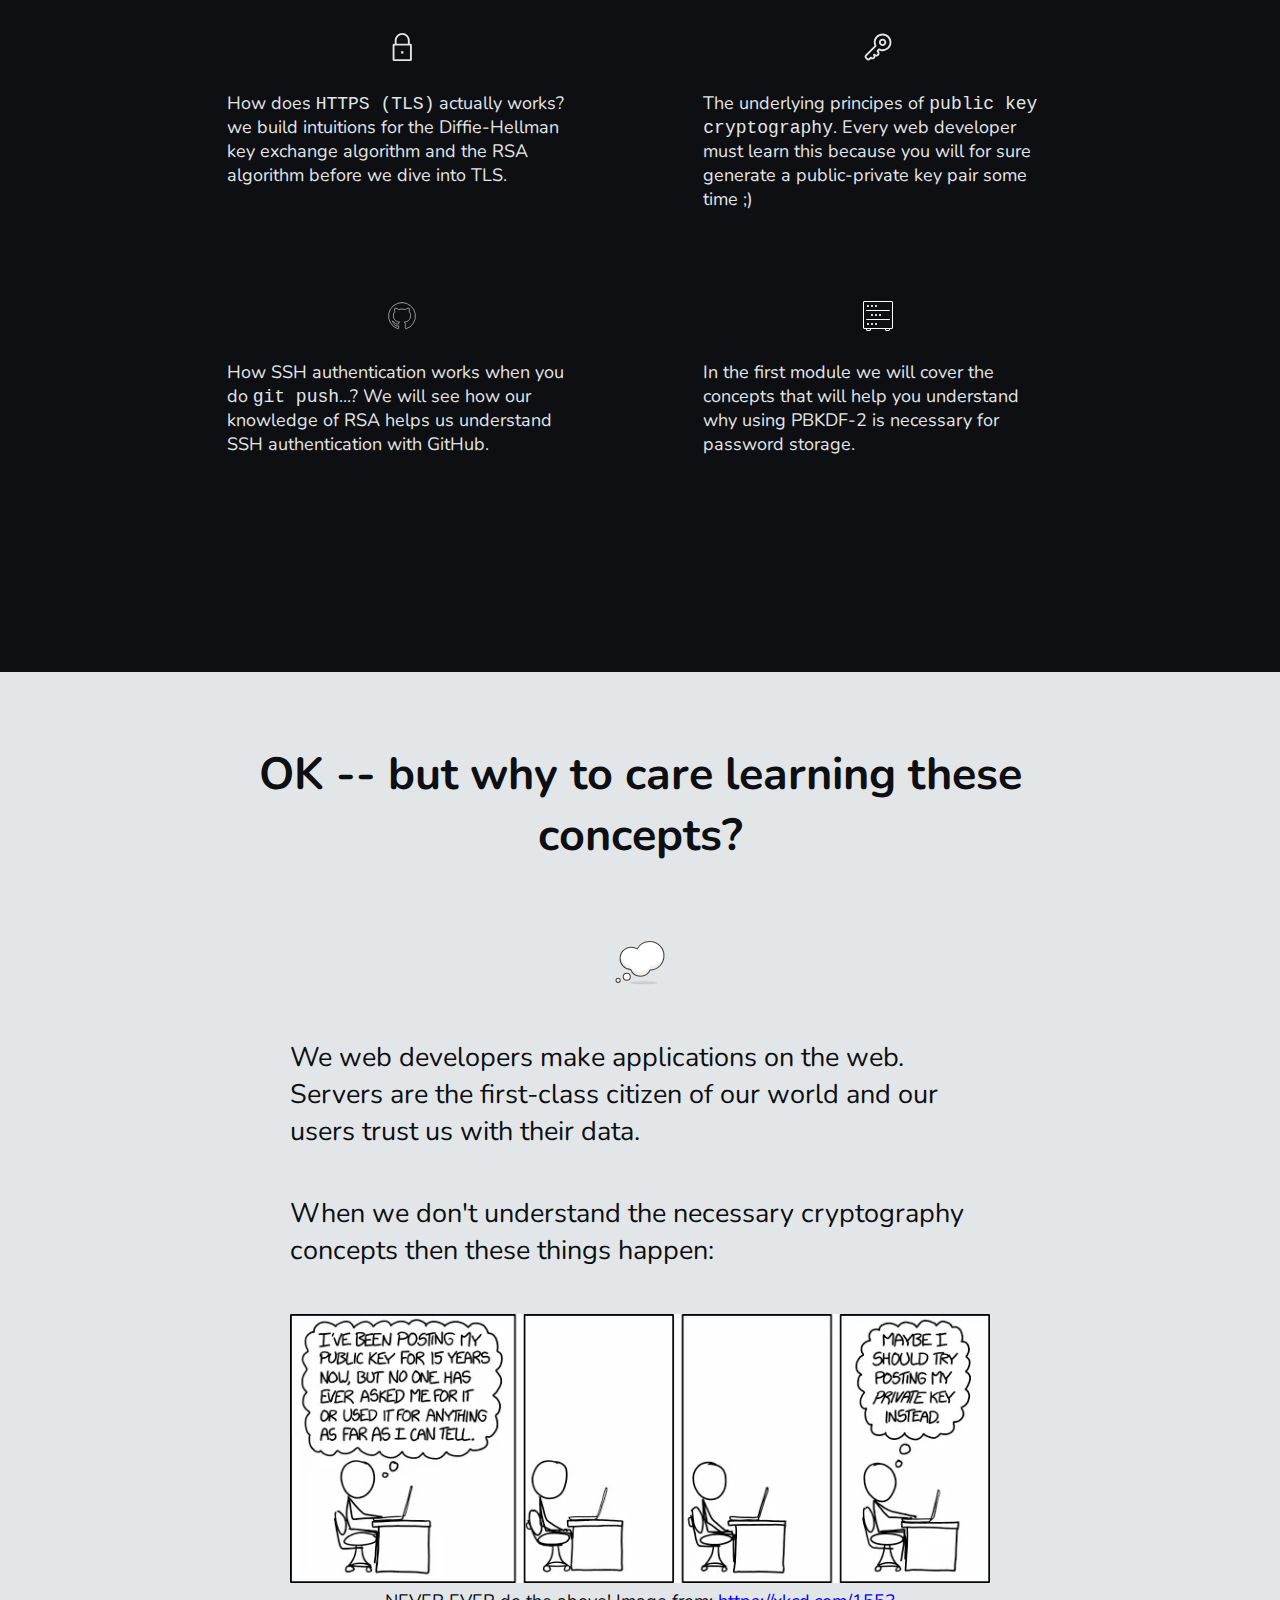
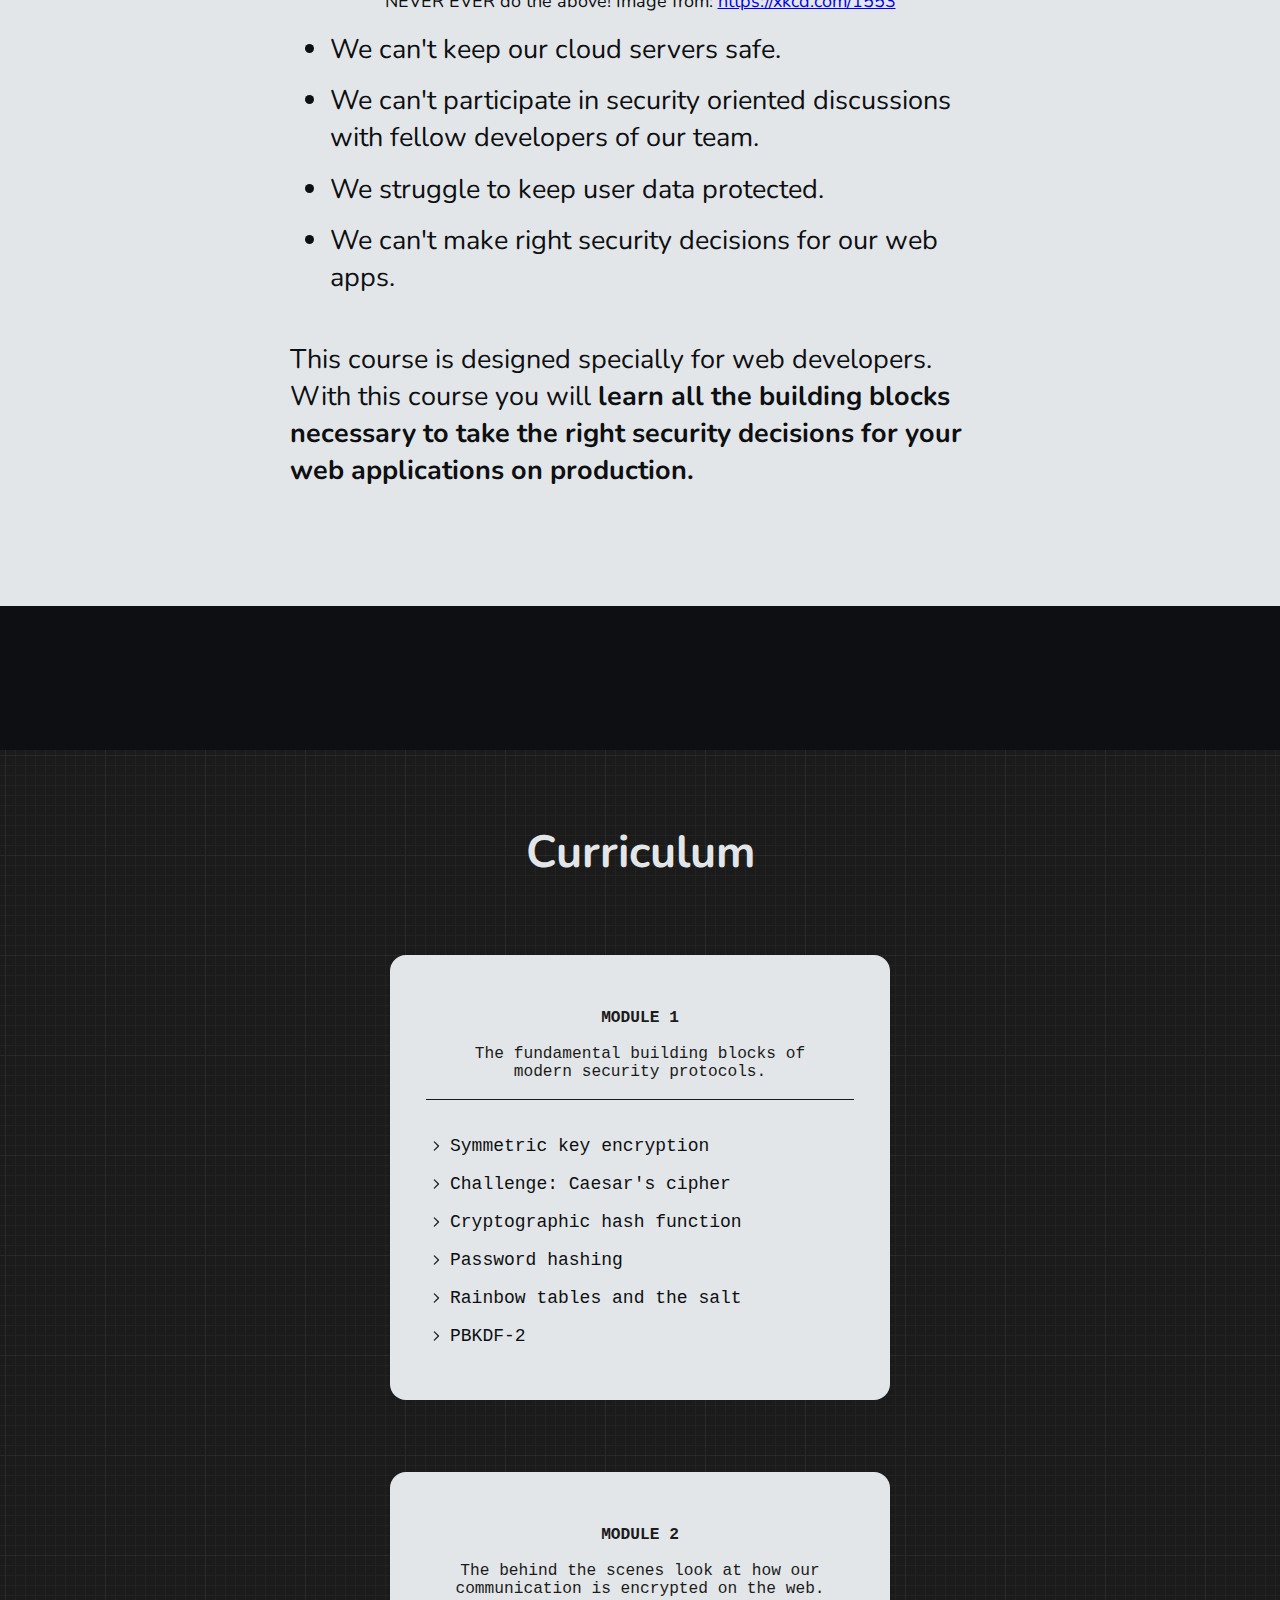
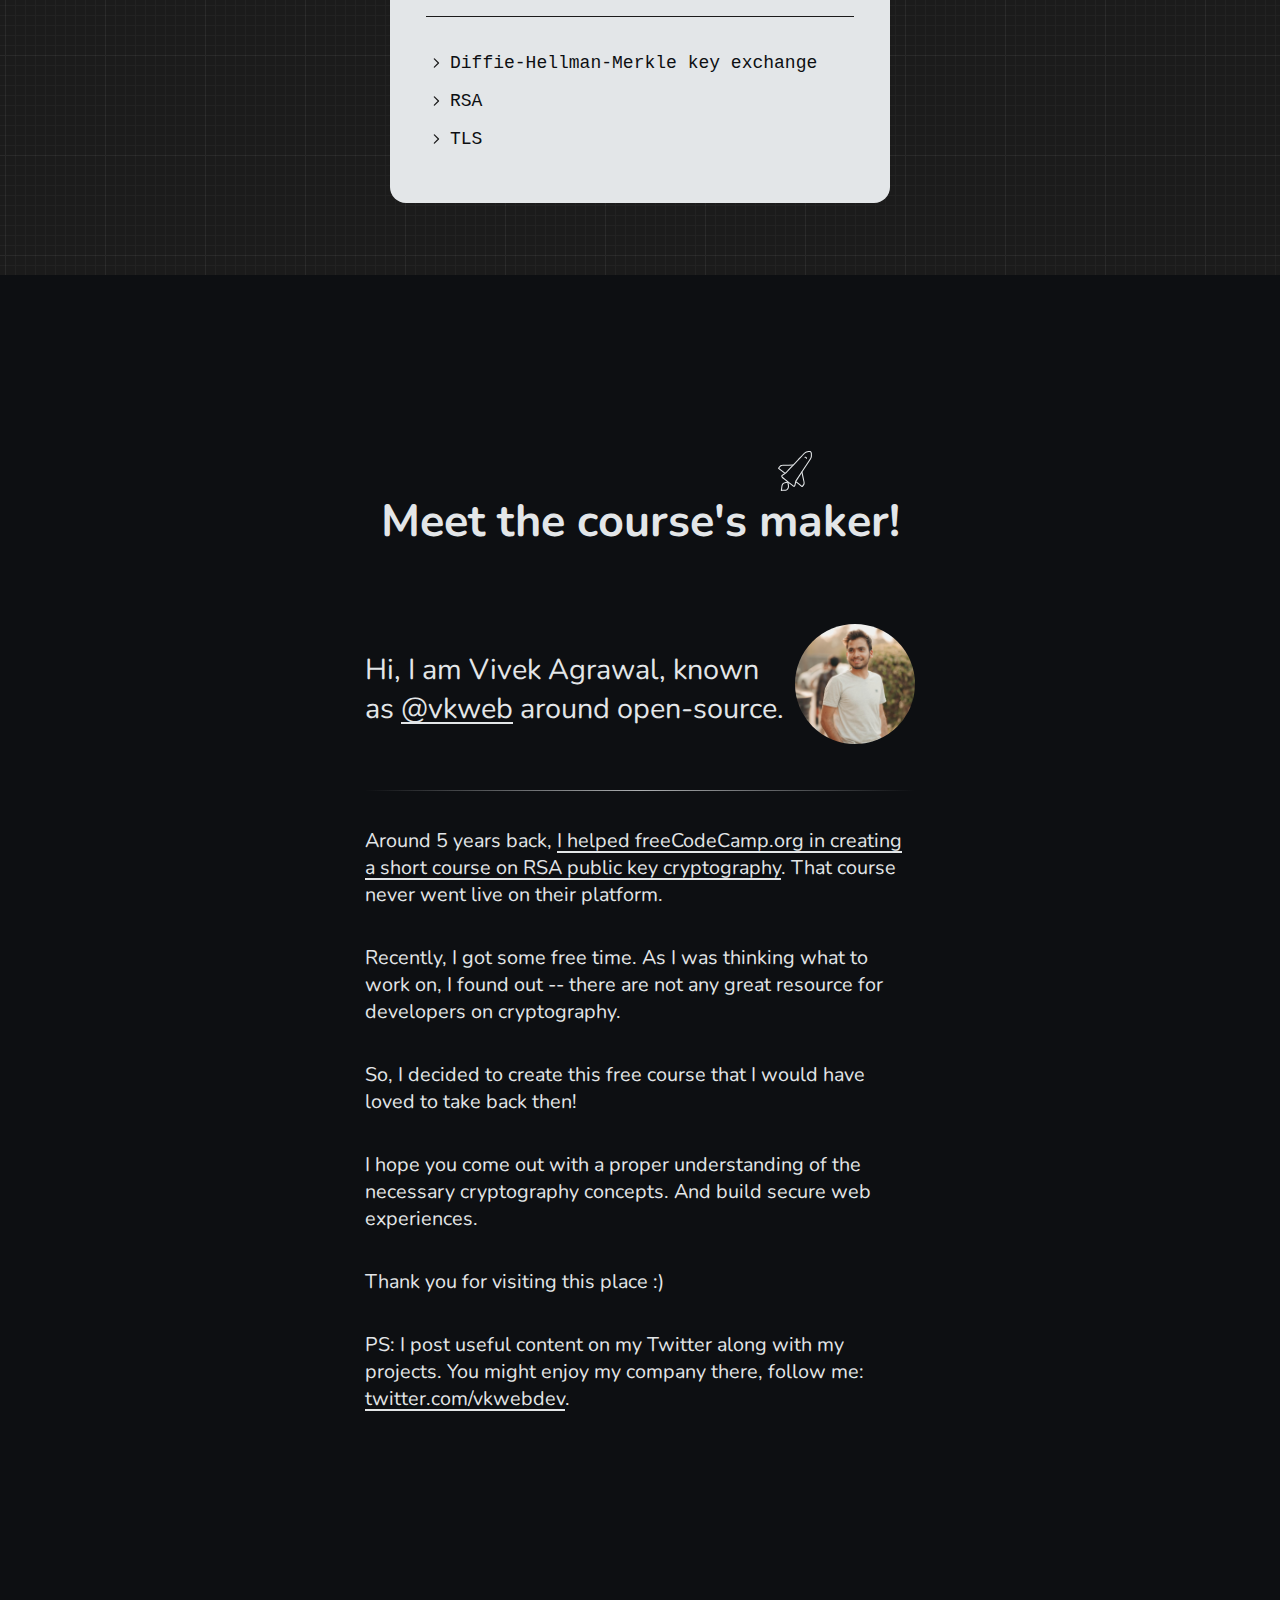
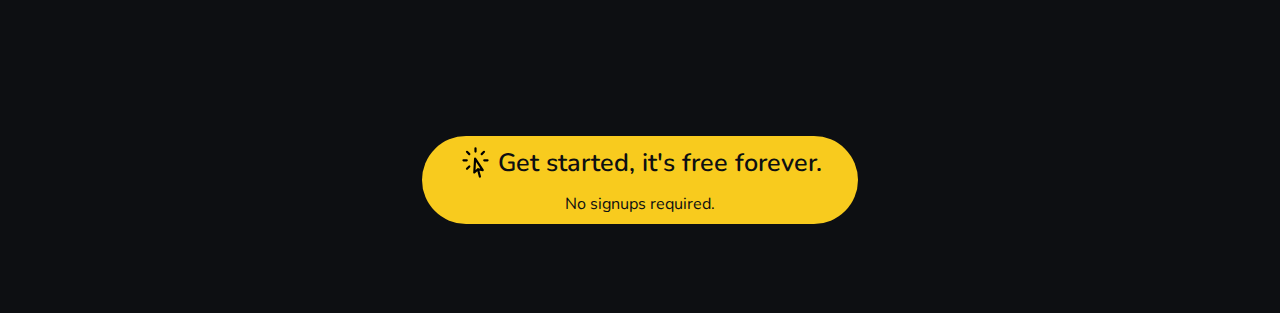
==== commit ad95c6f9: "try intercom" ====
--- a/index.html
+++ b/index.html
@@ -14,6 +14,23 @@
     <!-- END: our font: Nunito -->
 
     <link rel="stylesheet" href="styles/home.css">
+
+
+
+    <!-- Start VWO Async SmartCode -->
+    <link rel="preconnect" href="https://dev.visualwebsiteoptimizer.com" />
+    <script type='text/javascript' id='vwoCode'>
+        window._vwo_code || (function () {
+            var account_id = 1009732,
+                version = 2.1,
+                settings_tolerance = 2000,
+                hide_element = 'body',
+                hide_element_style = 'opacity:0 !important;filter:alpha(opacity=0) !important;background:none !important;transition:none !important;',
+                /* DO NOT EDIT BELOW THIS LINE */
+                f = false, w = window, d = document, v = d.querySelector('#vwoCode'), cK = '_vwo_' + account_id + '_settings', cc = {}; try { var c = JSON.parse(localStorage.getItem('_vwo_' + account_id + '_config')); cc = c && typeof c === 'object' ? c : {} } catch (e) { } var stT = cc.stT === 'session' ? w.sessionStorage : w.localStorage; code = { nonce: v && v.nonce, use_existing_jquery: function () { return typeof use_existing_jquery !== 'undefined' ? use_existing_jquery : undefined }, library_tolerance: function () { return typeof library_tolerance !== 'undefined' ? library_tolerance : undefined }, settings_tolerance: function () { return cc.sT || settings_tolerance }, hide_element_style: function () { return '{' + (cc.hES || hide_element_style) + '}' }, hide_element: function () { if (performance.getEntriesByName('first-contentful-paint')[0]) { return '' } return typeof cc.hE === 'string' ? cc.hE : hide_element }, getVersion: function () { return version }, finish: function (e) { if (!f) { f = true; var t = d.getElementById('_vis_opt_path_hides'); if (t) t.parentNode.removeChild(t); if (e) (new Image).src = 'https://dev.visualwebsiteoptimizer.com/ee.gif?a=' + account_id + e } }, finished: function () { return f }, addScript: function (e) { var t = d.createElement('script'); t.type = 'text/javascript'; if (e.src) { t.src = e.src } else { t.text = e.text } v && t.setAttribute('nonce', v.nonce); d.getElementsByTagName('head')[0].appendChild(t) }, load: function (e, t) { var n = this.getSettings(), i = d.createElement('script'), r = this; t = t || {}; if (n) { i.textContent = n; d.getElementsByTagName('head')[0].appendChild(i); if (!w.VWO || VWO.caE) { stT.removeItem(cK); r.load(e) } } else { var o = new XMLHttpRequest; o.open('GET', e, true); o.withCredentials = !t.dSC; o.responseType = t.responseType || 'text'; o.onload = function () { if (t.onloadCb) { return t.onloadCb(o, e) } if (o.status === 200 || o.status === 304) { _vwo_code.addScript({ text: o.responseText }) } else { _vwo_code.finish('&e=loading_failure:' + e) } }; o.onerror = function () { if (t.onerrorCb) { return t.onerrorCb(e) } _vwo_code.finish('&e=loading_failure:' + e) }; o.send() } }, getSettings: function () { try { var e = stT.getItem(cK); if (!e) { return } e = JSON.parse(e); if (Date.now() > e.e) { stT.removeItem(cK); return } return e.s } catch (e) { return } }, init: function () { if (d.URL.indexOf('__vwo_disable__') > -1) return; var e = this.settings_tolerance(); w._vwo_settings_timer = setTimeout(function () { _vwo_code.finish(); stT.removeItem(cK) }, e); var t; if (this.hide_element() !== 'body') { t = d.createElement('style'); var n = this.hide_element(), i = n ? n + this.hide_element_style() : '', r = d.getElementsByTagName('head')[0]; t.setAttribute('id', '_vis_opt_path_hides'); v && t.setAttribute('nonce', v.nonce); t.setAttribute('type', 'text/css'); if (t.styleSheet) t.styleSheet.cssText = i; else t.appendChild(d.createTextNode(i)); r.appendChild(t) } else { t = d.getElementsByTagName('head')[0]; var i = d.createElement('div'); i.style.cssText = 'z-index: 2147483647 !important;position: fixed !important;left: 0 !important;top: 0 !important;width: 100% !important;height: 100% !important;background: white !important;display: block !important;'; i.setAttribute('id', '_vis_opt_path_hides'); i.classList.add('_vis_hide_layer'); t.parentNode.insertBefore(i, t.nextSibling) } var o = window._vis_opt_url || d.URL, s = 'https://dev.visualwebsiteoptimizer.com/j.php?a=' + account_id + '&u=' + encodeURIComponent(o) + '&vn=' + version; if (w.location.search.indexOf('_vwo_xhr') !== -1) { this.addScript({ src: s }) } else { this.load(s + '&x=true') } } }; w._vwo_code = code; code.init();
+        })();
+    </script>
+    <!-- End VWO Async SmartCode -->
 </head>
 
 <body>
@@ -374,8 +391,8 @@
                 <p>
                     Around 5 years back, <a href="https://github.com/freeCodeCamp/CurriculumExpansion/pull/184"
                         target="_blank" class="underline-style"><span>I helped freeCodeCamp.org in creating a short
-                        course on RSA public key
-                        cryptography</span></a>. That course never went live on their platform.
+                            course on RSA public key
+                            cryptography</span></a>. That course never went live on their platform.
                 </p>
 
                 <p>Recently, I got some free time. As I was thinking what to work on, I found out -- there are not any
@@ -420,6 +437,21 @@
             </a>
         </div>
     </section>
+
+
+    <script>
+        window.intercomSettings = {
+          api_base: "https://api-iam.intercom.io",
+          app_id: "qfyzr2dj",
+        };
+      </script>
+      
+      
+      <script>
+        // We pre-filled your app ID in the widget URL: 'https://widget.intercom.io/widget/qfyzr2dj'
+        (function(){var w=window;var ic=w.Intercom;if(typeof ic==="function"){ic('reattach_activator');ic('update',w.intercomSettings);}else{var d=document;var i=function(){i.c(arguments);};i.q=[];i.c=function(args){i.q.push(args);};w.Intercom=i;var l=function(){var s=d.createElement('script');s.type='text/javascript';s.async=true;s.src='https://widget.intercom.io/widget/qfyzr2dj';var x=d.getElementsByTagName('script')[0];x.parentNode.insertBefore(s,x);};if(document.readyState==='complete'){l();}else if(w.attachEvent){w.attachEvent('onload',l);}else{w.addEventListener('load',l,false);}}})();
+      </script>
+
 </body>
 
 </html>
